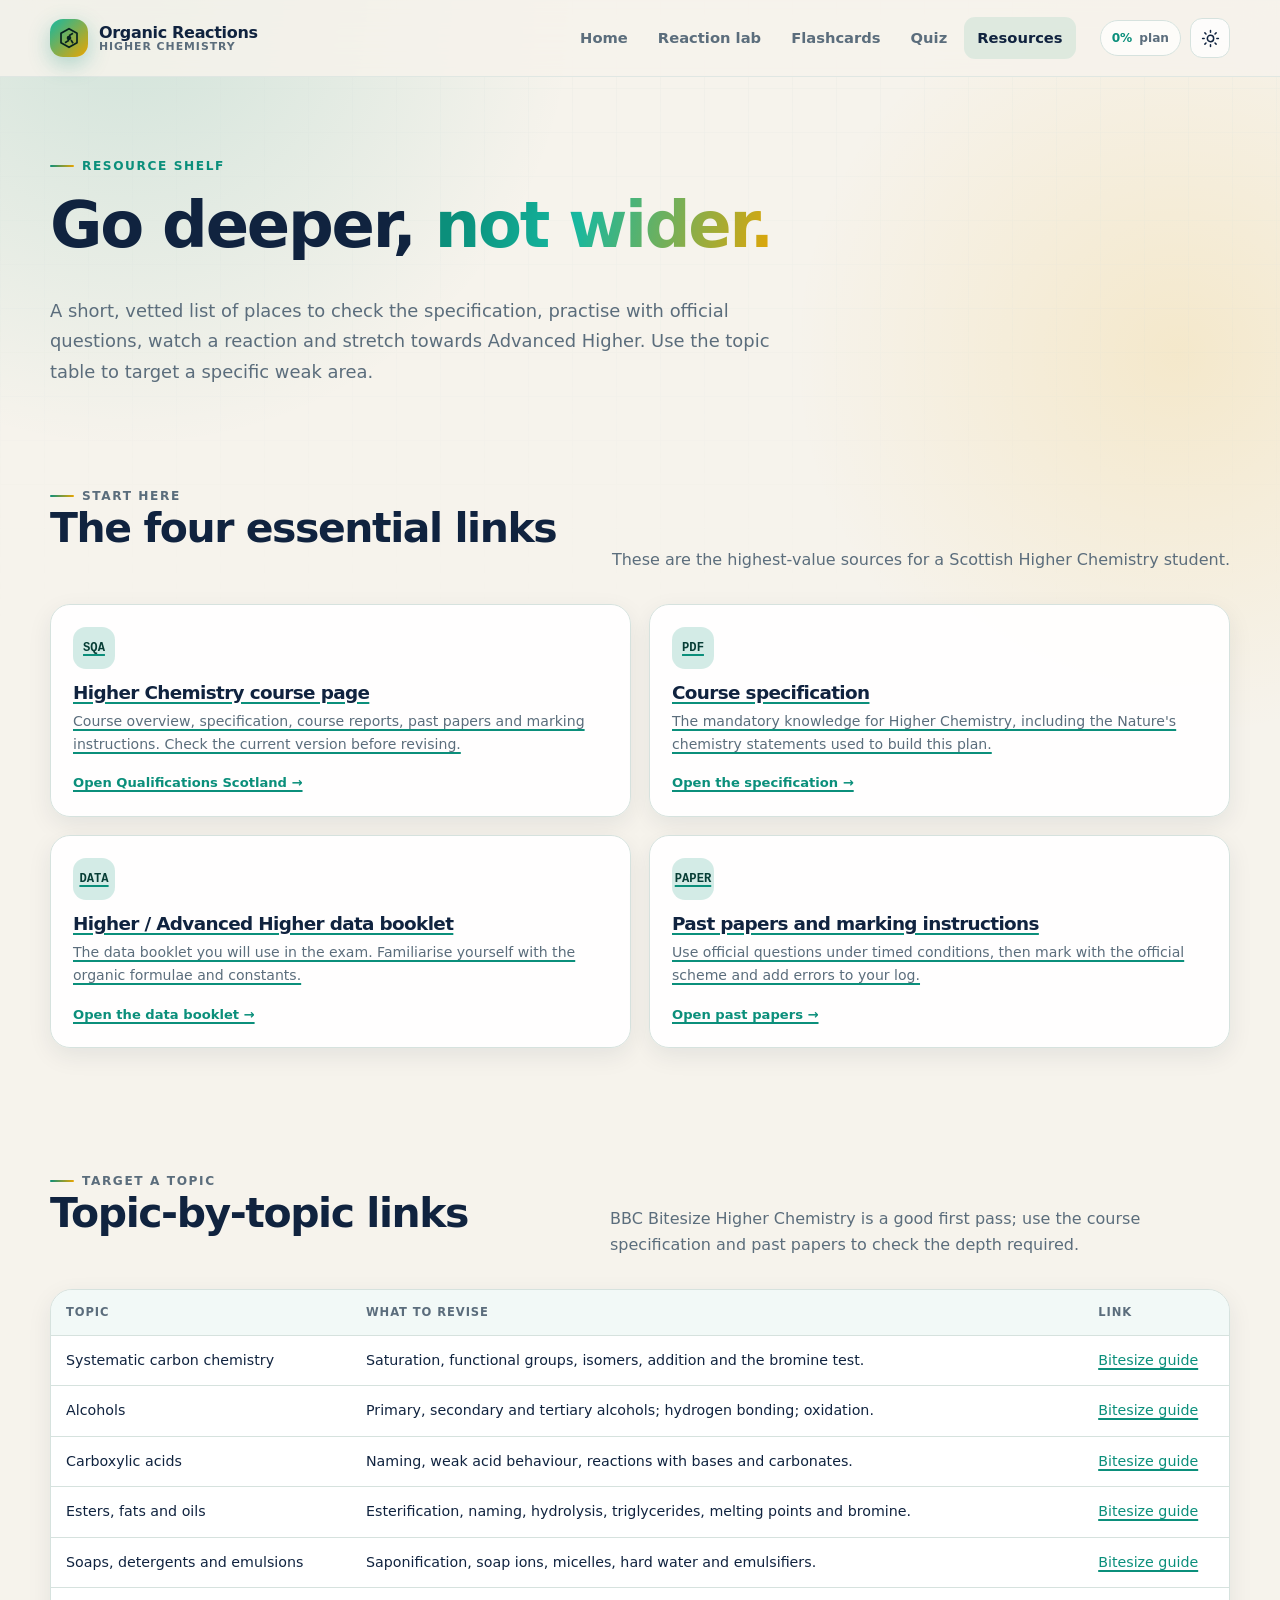
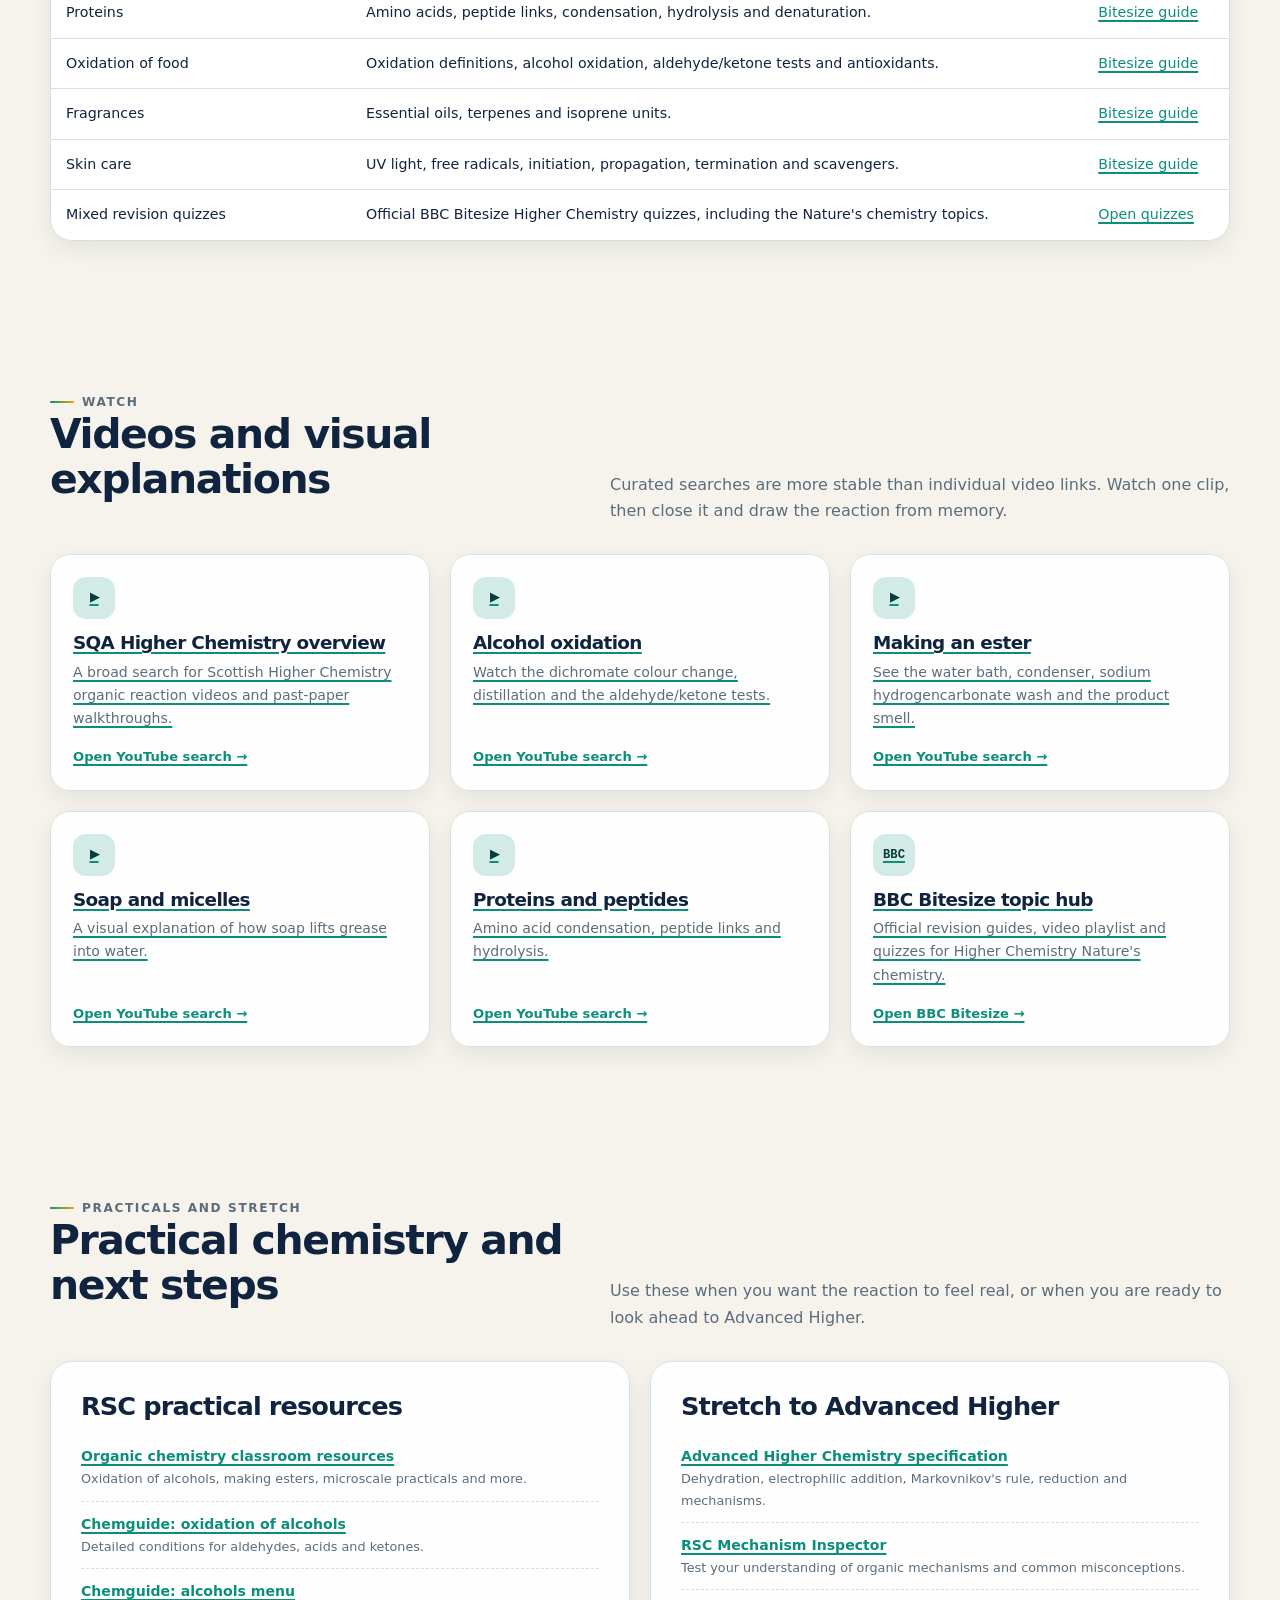
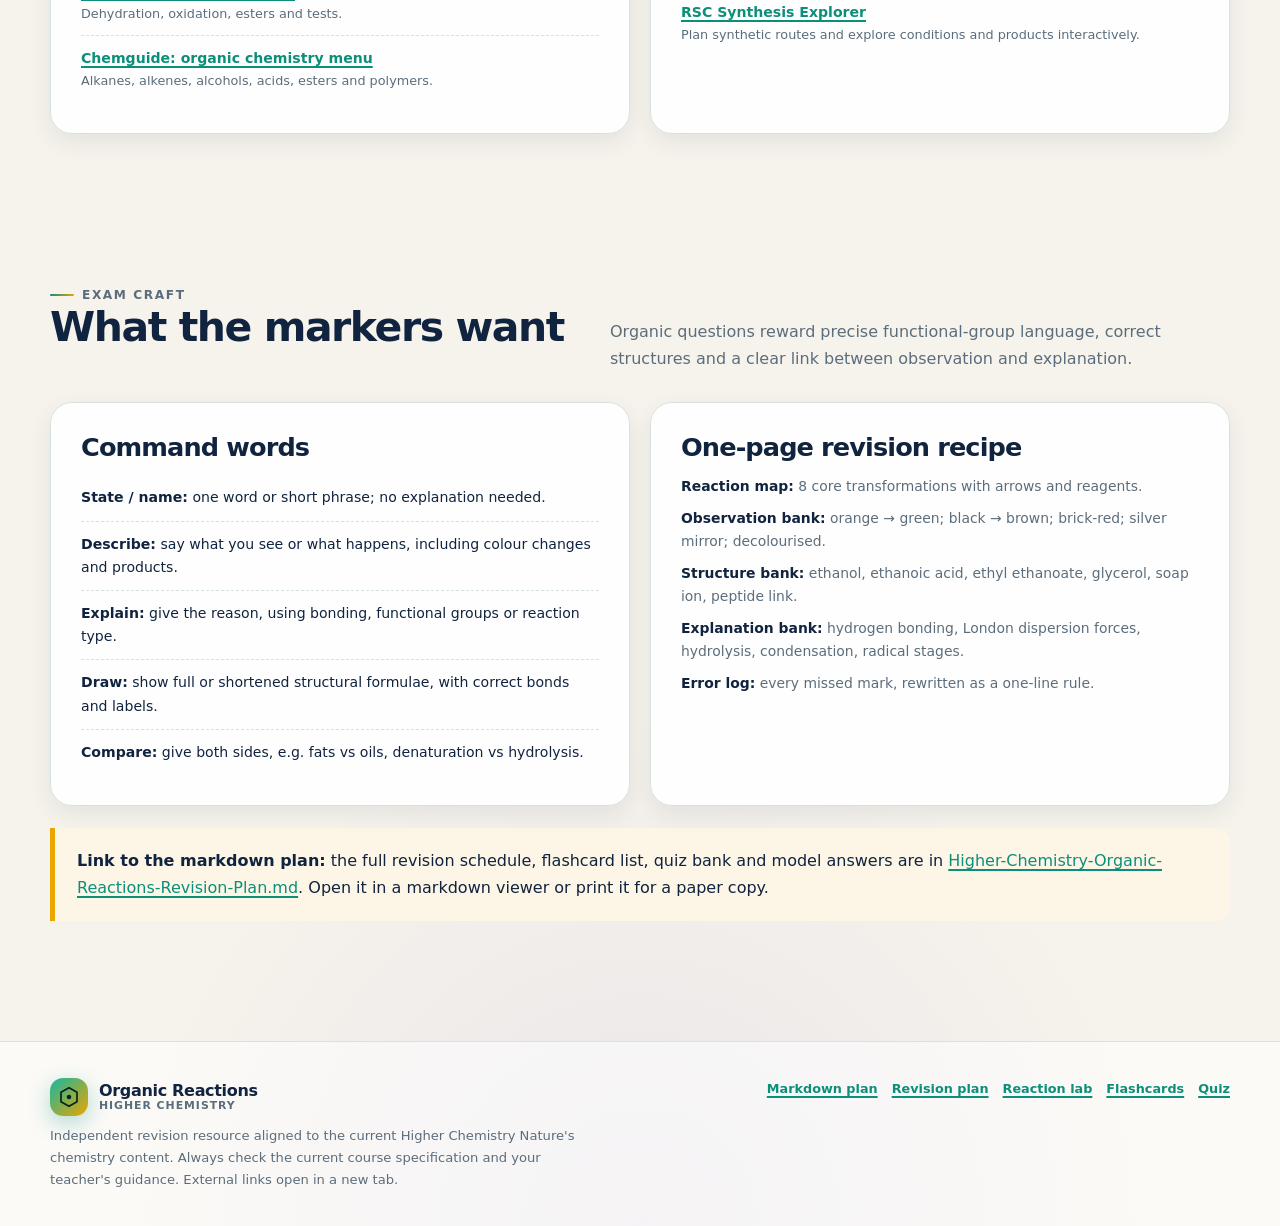
==== resources.html @ bfe53d15 "Organic reactions revision site (1)" ====
<!DOCTYPE html>
<html lang="en-GB" data-theme="light">
<head>
  <meta charset="utf-8" />
  <meta name="viewport" content="width=device-width, initial-scale=1" />
  <meta name="description" content="Further resources for Higher Chemistry organic reactions: SQA specification, data booklet, past papers, BBC Bitesize, RSC practicals, Chemguide and videos." />
  <title>Resources | Higher Chemistry Organic Reactions</title>
  <link rel="stylesheet" href="assets/style.css" />
  <link rel="icon" href="data:image/svg+xml,%3Csvg xmlns='http://www.w3.org/2000/svg' viewBox='0 0 64 64'%3E%3Crect width='64' height='64' rx='18' fill='%230b8f7b'/%3E%3Cpath d='M32 12 49 22v20L32 52 15 42V22z' fill='none' stroke='%23d9fff7' stroke-width='3'/%3E%3Ccircle cx='32' cy='32' r='5' fill='%23ffc857'/%3E%3C/svg%3E" />
</head>
<body data-page="resources">
  <a class="skip-link" href="#main">Skip to content</a>

  <header class="site-header">
    <div class="shell nav">
      <a class="brand" href="index.html" aria-label="Organic Reactions home">
        <span class="brand-mark" aria-hidden="true">
          <svg viewBox="0 0 24 24" fill="none" stroke="currentColor" stroke-width="1.7" stroke-linejoin="round">
            <path d="M12 2.7 20 7.3v9.4L12 21.3 4 16.7V7.3L12 2.7Z" />
            <circle cx="12" cy="12" r="2.3" fill="currentColor" stroke="none" />
            <path d="m12 9.7 4-2.4M12 14.3l-4 2.4M14 14l2 3.2" />
          </svg>
        </span>
        <span class="brand-text">Organic Reactions<small>Higher Chemistry</small></span>
      </a>

      <button class="menu-toggle" id="menuToggle" type="button" aria-label="Toggle menu" aria-expanded="false" aria-controls="navLinks">
        <svg viewBox="0 0 24 24" fill="none" stroke="currentColor" stroke-width="2" stroke-linecap="round"><path d="M4 7h16M4 12h16M4 17h16" /></svg>
      </button>

      <nav class="nav-links" id="navLinks" aria-label="Main navigation">
        <a href="index.html" data-nav="home">Home</a>
        <a href="reactions.html" data-nav="reactions">Reaction lab</a>
        <a href="flashcards.html" data-nav="flashcards">Flashcards</a>
        <a href="quiz.html" data-nav="quiz">Quiz</a>
        <a href="resources.html" data-nav="resources" class="active" aria-current="page">Resources</a>
      </nav>

      <div class="nav-actions">
        <span class="progress-pill" title="Revision plan progress"><b id="navProgress">0%</b> plan</span>
        <button class="icon-button" id="themeToggle" type="button" aria-label="Switch to dark theme">
          <svg class="sun-icon" viewBox="0 0 24 24" fill="none" stroke="currentColor" stroke-width="1.9" stroke-linecap="round"><circle cx="12" cy="12" r="4" /><path d="M12 2v2M12 20v2M4.9 4.9l1.4 1.4M17.7 17.7l1.4 1.4M2 12h2M20 12h2M4.9 19.1l1.4-1.4M17.7 6.3l1.4-1.4" /></svg>
          <svg class="moon-icon" viewBox="0 0 24 24" fill="none" stroke="currentColor" stroke-width="1.9" stroke-linejoin="round"><path d="M20.4 14.7A8.5 8.5 0 0 1 9.3 3.6 8.5 8.5 0 1 0 20.4 14.7Z" /></svg>
        </button>
      </div>
    </div>
  </header>

  <main id="main">
    <section class="shell page-hero">
      <p class="eyebrow">Resource shelf</p>
      <h1>Go deeper, <span class="grad">not wider.</span></h1>
      <p class="lede">A short, vetted list of places to check the specification, practise with official questions, watch a reaction and stretch towards Advanced Higher. Use the topic table to target a specific weak area.</p>
    </section>

    <section class="shell section-tight" aria-labelledby="start-title">
      <div class="section-head">
        <div>
          <p class="eyebrow">Start here</p>
          <h2 id="start-title">The four essential links</h2>
        </div>
        <p>These are the highest-value sources for a Scottish Higher Chemistry student.</p>
      </div>
      <div class="resource-grid">
        <a class="resource-card" href="https://www.sqa.org.uk/sqa/47913.html" target="_blank" rel="noopener noreferrer">
          <div class="resource-icon">SQA</div>
          <h3>Higher Chemistry course page</h3>
          <p class="small">Course overview, specification, course reports, past papers and marking instructions. Check the current version before revising.</p>
          <span class="resource-link">Open Qualifications Scotland →</span>
        </a>
        <a class="resource-card" href="https://www.sqa.org.uk/sqa/files_ccc/h-course-spec-chemistry.pdf" target="_blank" rel="noopener noreferrer">
          <div class="resource-icon">PDF</div>
          <h3>Course specification</h3>
          <p class="small">The mandatory knowledge for Higher Chemistry, including the Nature's chemistry statements used to build this plan.</p>
          <span class="resource-link">Open the specification →</span>
        </a>
        <a class="resource-card" href="https://www.sqa.org.uk/files_ccc/h-ah-chemistry-data-booklet.pdf" target="_blank" rel="noopener noreferrer">
          <div class="resource-icon">DATA</div>
          <h3>Higher / Advanced Higher data booklet</h3>
          <p class="small">The data booklet you will use in the exam. Familiarise yourself with the organic formulae and constants.</p>
          <span class="resource-link">Open the data booklet →</span>
        </a>
        <a class="resource-card" href="https://www.sqa.org.uk/pastpapers/findpastpaper.htm?subject=chemistry" target="_blank" rel="noopener noreferrer">
          <div class="resource-icon">PAPER</div>
          <h3>Past papers and marking instructions</h3>
          <p class="small">Use official questions under timed conditions, then mark with the official scheme and add errors to your log.</p>
          <span class="resource-link">Open past papers →</span>
        </a>
      </div>
    </section>

    <section class="shell section" aria-labelledby="topics-title">
      <div class="section-head">
        <div>
          <p class="eyebrow">Target a topic</p>
          <h2 id="topics-title">Topic-by-topic links</h2>
        </div>
        <p>BBC Bitesize Higher Chemistry is a good first pass; use the course specification and past papers to check the depth required.</p>
      </div>

      <div class="table-wrap">
        <table>
          <thead>
            <tr><th>Topic</th><th>What to revise</th><th>Link</th></tr>
          </thead>
          <tbody>
            <tr>
              <td>Systematic carbon chemistry</td>
              <td>Saturation, functional groups, isomers, addition and the bromine test.</td>
              <td><a href="https://www.bbc.co.uk/bitesize/guides/zbqtbdm/revision/1" target="_blank" rel="noopener noreferrer">Bitesize guide</a></td>
            </tr>
            <tr>
              <td>Alcohols</td>
              <td>Primary, secondary and tertiary alcohols; hydrogen bonding; oxidation.</td>
              <td><a href="https://www.bbc.co.uk/bitesize/guides/zdsgjhv/revision/1" target="_blank" rel="noopener noreferrer">Bitesize guide</a></td>
            </tr>
            <tr>
              <td>Carboxylic acids</td>
              <td>Naming, weak acid behaviour, reactions with bases and carbonates.</td>
              <td><a href="https://www.bbc.co.uk/bitesize/guides/zmmncqt/revision/1" target="_blank" rel="noopener noreferrer">Bitesize guide</a></td>
            </tr>
            <tr>
              <td>Esters, fats and oils</td>
              <td>Esterification, naming, hydrolysis, triglycerides, melting points and bromine.</td>
              <td><a href="https://www.bbc.co.uk/bitesize/guides/zp8wwmn/revision/1" target="_blank" rel="noopener noreferrer">Bitesize guide</a></td>
            </tr>
            <tr>
              <td>Soaps, detergents and emulsions</td>
              <td>Saponification, soap ions, micelles, hard water and emulsifiers.</td>
              <td><a href="https://www.bbc.co.uk/bitesize/guides/zg6hhyc/revision/1" target="_blank" rel="noopener noreferrer">Bitesize guide</a></td>
            </tr>
            <tr>
              <td>Proteins</td>
              <td>Amino acids, peptide links, condensation, hydrolysis and denaturation.</td>
              <td><a href="https://www.bbc.co.uk/bitesize/guides/zswqq6f/revision/1" target="_blank" rel="noopener noreferrer">Bitesize guide</a></td>
            </tr>
            <tr>
              <td>Oxidation of food</td>
              <td>Oxidation definitions, alcohol oxidation, aldehyde/ketone tests and antioxidants.</td>
              <td><a href="https://www.bbc.co.uk/bitesize/guides/zyq22hv/revision/1" target="_blank" rel="noopener noreferrer">Bitesize guide</a></td>
            </tr>
            <tr>
              <td>Fragrances</td>
              <td>Essential oils, terpenes and isoprene units.</td>
              <td><a href="https://www.bbc.co.uk/bitesize/guides/zchnn39/revision/1" target="_blank" rel="noopener noreferrer">Bitesize guide</a></td>
            </tr>
            <tr>
              <td>Skin care</td>
              <td>UV light, free radicals, initiation, propagation, termination and scavengers.</td>
              <td><a href="https://www.bbc.co.uk/bitesize/guides/zbwtbdm/revision/1" target="_blank" rel="noopener noreferrer">Bitesize guide</a></td>
            </tr>
            <tr>
              <td>Mixed revision quizzes</td>
              <td>Official BBC Bitesize Higher Chemistry quizzes, including the Nature's chemistry topics.</td>
              <td><a href="https://www.bbc.co.uk/bitesize/topics/z2pbh4j" target="_blank" rel="noopener noreferrer">Open quizzes</a></td>
            </tr>
          </tbody>
        </table>
      </div>
    </section>

    <section class="shell section" aria-labelledby="watch-title">
      <div class="section-head">
        <div>
          <p class="eyebrow">Watch</p>
          <h2 id="watch-title">Videos and visual explanations</h2>
        </div>
        <p>Curated searches are more stable than individual video links. Watch one clip, then close it and draw the reaction from memory.</p>
      </div>
      <div class="grid-3">
        <a class="resource-card" href="https://www.youtube.com/results?search_query=SQA+Higher+Chemistry+organic+reactions" target="_blank" rel="noopener noreferrer">
          <div class="resource-icon">▶</div>
          <h3>SQA Higher Chemistry overview</h3>
          <p class="small">A broad search for Scottish Higher Chemistry organic reaction videos and past-paper walkthroughs.</p>
          <span class="resource-link">Open YouTube search →</span>
        </a>
        <a class="resource-card" href="https://www.youtube.com/results?search_query=oxidation+of+alcohols+acidified+dichromate" target="_blank" rel="noopener noreferrer">
          <div class="resource-icon">▶</div>
          <h3>Alcohol oxidation</h3>
          <p class="small">Watch the dichromate colour change, distillation and the aldehyde/ketone tests.</p>
          <span class="resource-link">Open YouTube search →</span>
        </a>
        <a class="resource-card" href="https://www.youtube.com/results?search_query=esterification+lab+ethyl+ethanoate" target="_blank" rel="noopener noreferrer">
          <div class="resource-icon">▶</div>
          <h3>Making an ester</h3>
          <p class="small">See the water bath, condenser, sodium hydrogencarbonate wash and the product smell.</p>
          <span class="resource-link">Open YouTube search →</span>
        </a>
        <a class="resource-card" href="https://www.youtube.com/results?search_query=soap+micelle+hydrophobic+hydrophilic" target="_blank" rel="noopener noreferrer">
          <div class="resource-icon">▶</div>
          <h3>Soap and micelles</h3>
          <p class="small">A visual explanation of how soap lifts grease into water.</p>
          <span class="resource-link">Open YouTube search →</span>
        </a>
        <a class="resource-card" href="https://www.youtube.com/results?search_query=protein+condensation+hydrolysis+peptide+bond" target="_blank" rel="noopener noreferrer">
          <div class="resource-icon">▶</div>
          <h3>Proteins and peptides</h3>
          <p class="small">Amino acid condensation, peptide links and hydrolysis.</p>
          <span class="resource-link">Open YouTube search →</span>
        </a>
        <a class="resource-card" href="https://www.bbc.co.uk/bitesize/topics/zybg87h" target="_blank" rel="noopener noreferrer">
          <div class="resource-icon">BBC</div>
          <h3>BBC Bitesize topic hub</h3>
          <p class="small">Official revision guides, video playlist and quizzes for Higher Chemistry Nature's chemistry.</p>
          <span class="resource-link">Open BBC Bitesize →</span>
        </a>
      </div>
    </section>

    <section class="shell section" aria-labelledby="practice-title">
      <div class="section-head">
        <div>
          <p class="eyebrow">Practicals and stretch</p>
          <h2 id="practice-title">Practical chemistry and next steps</h2>
        </div>
        <p>Use these when you want the reaction to feel real, or when you are ready to look ahead to Advanced Higher.</p>
      </div>
      <div class="grid-2">
        <article class="card card-pad">
          <h3>RSC practical resources</h3>
          <ul class="resource-list">
            <li><a href="https://edu.rsc.org/teacher-pd/in-person/organic-chemistry/classroom-resources" target="_blank" rel="noopener noreferrer">Organic chemistry classroom resources</a><span>Oxidation of alcohols, making esters, microscale practicals and more.</span></li>
            <li><a href="https://www.chemguide.co.uk/organicprops/alcohols/oxidation.html" target="_blank" rel="noopener noreferrer">Chemguide: oxidation of alcohols</a><span>Detailed conditions for aldehydes, acids and ketones.</span></li>
            <li><a href="https://www.chemguide.co.uk/organicprops/alcoholmenu.html" target="_blank" rel="noopener noreferrer">Chemguide: alcohols menu</a><span>Dehydration, oxidation, esters and tests.</span></li>
            <li><a href="https://www.chemguide.co.uk/14to16/organicmenu.html" target="_blank" rel="noopener noreferrer">Chemguide: organic chemistry menu</a><span>Alkanes, alkenes, alcohols, acids, esters and polymers.</span></li>
          </ul>
        </article>

        <article class="card card-pad">
          <h3>Stretch to Advanced Higher</h3>
          <ul class="resource-list">
            <li><a href="https://www.sqa.org.uk/sqa/files_ccc/ah-course-spec-chemistry.pdf" target="_blank" rel="noopener noreferrer">Advanced Higher Chemistry specification</a><span>Dehydration, electrophilic addition, Markovnikov's rule, reduction and mechanisms.</span></li>
            <li><a href="https://edu.rsc.org/resources/investigate-organic-reaction-mechanisms/383.article" target="_blank" rel="noopener noreferrer">RSC Mechanism Inspector</a><span>Test your understanding of organic mechanisms and common misconceptions.</span></li>
            <li><a href="https://edu.rsc.org/resources/synthesis-explorer/3.article" target="_blank" rel="noopener noreferrer">RSC Synthesis Explorer</a><span>Plan synthetic routes and explore conditions and products interactively.</span></li>
          </ul>
        </article>
      </div>
    </section>

    <section class="shell section" aria-labelledby="exam-title">
      <div class="section-head">
        <div>
          <p class="eyebrow">Exam craft</p>
          <h2 id="exam-title">What the markers want</h2>
        </div>
        <p>Organic questions reward precise functional-group language, correct structures and a clear link between observation and explanation.</p>
      </div>

      <div class="grid-2">
        <article class="card card-pad">
          <h3>Command words</h3>
          <ul class="resource-list">
            <li><b>State / name:</b> one word or short phrase; no explanation needed.</li>
            <li><b>Describe:</b> say what you see or what happens, including colour changes and products.</li>
            <li><b>Explain:</b> give the reason, using bonding, functional groups or reaction type.</li>
            <li><b>Draw:</b> show full or shortened structural formulae, with correct bonds and labels.</li>
            <li><b>Compare:</b> give both sides, e.g. fats vs oils, denaturation vs hydrolysis.</li>
          </ul>
        </article>

        <article class="card card-pad">
          <h3>One-page revision recipe</h3>
          <ul class="checklist">
            <li class="check-row"><span><b>Reaction map:</b> 8 core transformations with arrows and reagents.</span></li>
            <li class="check-row"><span><b>Observation bank:</b> orange → green; black → brown; brick-red; silver mirror; decolourised.</span></li>
            <li class="check-row"><span><b>Structure bank:</b> ethanol, ethanoic acid, ethyl ethanoate, glycerol, soap ion, peptide link.</span></li>
            <li class="check-row"><span><b>Explanation bank:</b> hydrogen bonding, London dispersion forces, hydrolysis, condensation, radical stages.</span></li>
            <li class="check-row"><span><b>Error log:</b> every missed mark, rewritten as a one-line rule.</span></li>
          </ul>
        </article>
      </div>

      <div class="callout amber" style="margin-top: 22px">
        <p><b>Link to the markdown plan:</b> the full revision schedule, flashcard list, quiz bank and model answers are in <a href="Higher-Chemistry-Organic-Reactions-Revision-Plan.md">Higher-Chemistry-Organic-Reactions-Revision-Plan.md</a>. Open it in a markdown viewer or print it for a paper copy.</p>
      </div>
    </section>
  </main>

  <footer class="site-footer">
    <div class="shell footer-grid">
      <div>
        <a class="brand" href="index.html">
          <span class="brand-mark" aria-hidden="true">
            <svg viewBox="0 0 24 24" fill="none" stroke="currentColor" stroke-width="1.7" stroke-linejoin="round">
              <path d="M12 2.7 20 7.3v9.4L12 21.3 4 16.7V7.3L12 2.7Z" />
              <circle cx="12" cy="12" r="2.3" fill="currentColor" stroke="none" />
            </svg>
          </span>
          <span class="brand-text">Organic Reactions<small>Higher Chemistry</small></span>
        </a>
        <p>Independent revision resource aligned to the current Higher Chemistry Nature's chemistry content. Always check the current course specification and your teacher's guidance. External links open in a new tab.</p>
      </div>
      <div class="footer-links">
        <a href="Higher-Chemistry-Organic-Reactions-Revision-Plan.md">Markdown plan</a>
        <a href="index.html#plan">Revision plan</a>
        <a href="reactions.html">Reaction lab</a>
        <a href="flashcards.html">Flashcards</a>
        <a href="quiz.html">Quiz</a>
      </div>
    </div>
  </footer>

  <script src="assets/data.js" defer></script>
  <script src="assets/app.js" defer></script>
</body>
</html>
---- assets/style.css ----
:root {
  --bg: #f6f3ec;
  --bg-2: #eaf4f0;
  --surface: #ffffff;
  --surface-2: #eef7f4;
  --surface-3: #f9fbfa;
  --ink: #10233f;
  --muted: #5b6d7c;
  --line: #d6e2de;
  --line-strong: #b9cec7;
  --teal: #0b8f7b;
  --teal-2: #16b8a0;
  --teal-ink: #073e36;
  --coral: #e85d4f;
  --amber: #eaa500;
  --violet: #6d5bd0;
  --blue: #2b6cb0;
  --shadow: 0 20px 55px rgba(16, 35, 63, 0.12);
  --shadow-sm: 0 8px 24px rgba(16, 35, 63, 0.08);
  --radius: 22px;
  --radius-sm: 14px;
  --nav-bg: rgba(246, 243, 236, 0.86);
  --code-bg: #0e2236;
  --code-ink: #d9fff7;
  --focus: #ffb703;
  --mono: "Cascadia Code", "SFMono-Regular", "Consolas", "Liberation Mono", monospace;
  --sans: "Aptos", "Segoe UI", system-ui, -apple-system, BlinkMacSystemFont, sans-serif;
}

[data-theme="dark"] {
  --bg: #071523;
  --bg-2: #0a2033;
  --surface: #0c2235;
  --surface-2: #112c42;
  --surface-3: #0e263a;
  --ink: #eef8f5;
  --muted: #a7bdc9;
  --line: #1f4057;
  --line-strong: #2c5874;
  --teal: #3ddac1;
  --teal-2: #83f4df;
  --teal-ink: #05221d;
  --coral: #ff8a7c;
  --amber: #ffc857;
  --violet: #b9aaff;
  --blue: #8cc7ff;
  --shadow: 0 22px 65px rgba(0, 0, 0, 0.38);
  --shadow-sm: 0 10px 28px rgba(0, 0, 0, 0.28);
  --nav-bg: rgba(7, 21, 35, 0.88);
  --code-bg: #04101b;
  --code-ink: #c0fff3;
}

* {
  box-sizing: border-box;
}

html {
  scroll-behavior: smooth;
  scroll-padding-top: 95px;
}

body {
  margin: 0;
  min-height: 100vh;
  color: var(--ink);
  background:
    radial-gradient(circle at 10% 0%, color-mix(in srgb, var(--teal) 16%, transparent), transparent 28rem),
    radial-gradient(circle at 92% 8%, color-mix(in srgb, var(--amber) 14%, transparent), transparent 24rem),
    radial-gradient(circle at 50% 100%, color-mix(in srgb, var(--violet) 9%, transparent), transparent 32rem),
    var(--bg);
  font-family: var(--sans);
  font-size: 16px;
  line-height: 1.65;
  text-rendering: optimizeLegibility;
}

body::before {
  content: "";
  position: fixed;
  inset: 0;
  z-index: -1;
  pointer-events: none;
  opacity: 0.38;
  background-image: linear-gradient(color-mix(in srgb, var(--line) 45%, transparent) 1px, transparent 1px),
    linear-gradient(90deg, color-mix(in srgb, var(--line) 45%, transparent) 1px, transparent 1px);
  background-size: 44px 44px;
  mask-image: linear-gradient(to bottom, black, transparent 70%);
}

a {
  color: var(--teal);
  text-decoration-thickness: 2px;
  text-underline-offset: 3px;
}

a:hover {
  color: var(--coral);
}

img,
svg {
  display: block;
  max-width: 100%;
}

button,
input,
select,
textarea {
  font: inherit;
}

button {
  color: inherit;
}

:focus-visible {
  outline: 3px solid var(--focus);
  outline-offset: 3px;
}

::selection {
  color: #06231f;
  background: var(--teal-2);
}

.shell {
  width: min(1180px, calc(100% - 32px));
  margin-inline: auto;
}

.sr-only {
  position: absolute;
  width: 1px;
  height: 1px;
  padding: 0;
  margin: -1px;
  overflow: hidden;
  clip: rect(0, 0, 0, 0);
  white-space: nowrap;
  border: 0;
}

.skip-link {
  position: fixed;
  top: 12px;
  left: 12px;
  z-index: 999;
  padding: 10px 16px;
  border-radius: 10px;
  background: var(--ink);
  color: var(--bg);
  transform: translateY(-150%);
  transition: transform 160ms ease;
}

.skip-link:focus {
  transform: translateY(0);
}

/* Header and navigation */

.site-header {
  position: sticky;
  top: 0;
  z-index: 100;
  border-bottom: 1px solid color-mix(in srgb, var(--line) 70%, transparent);
  background: var(--nav-bg);
  backdrop-filter: blur(18px);
}

.nav {
  display: flex;
  align-items: center;
  gap: 24px;
  min-height: 76px;
}

.brand {
  display: inline-flex;
  align-items: center;
  gap: 11px;
  color: var(--ink);
  text-decoration: none;
  font-weight: 800;
  letter-spacing: -0.02em;
  white-space: nowrap;
}

.brand-mark {
  display: grid;
  place-items: center;
  width: 38px;
  height: 38px;
  border-radius: 13px;
  color: #06231f;
  background: linear-gradient(135deg, var(--teal-2), var(--amber));
  box-shadow: 0 7px 22px color-mix(in srgb, var(--teal) 30%, transparent);
}

.brand-mark svg {
  width: 24px;
  height: 24px;
}

.brand-text {
  display: flex;
  flex-direction: column;
  line-height: 1.08;
}

.brand-text small {
  color: var(--muted);
  font-size: 0.68rem;
  font-weight: 700;
  letter-spacing: 0.09em;
  text-transform: uppercase;
}

.nav-links {
  display: flex;
  align-items: center;
  gap: 4px;
  margin-left: auto;
}

.nav-links a {
  padding: 9px 13px;
  border-radius: 11px;
  color: var(--muted);
  font-size: 0.92rem;
  font-weight: 700;
  text-decoration: none;
  transition: color 160ms ease, background 160ms ease;
}

.nav-links a:hover,
.nav-links a.active {
  color: var(--ink);
  background: color-mix(in srgb, var(--teal) 10%, transparent);
}

.nav-actions {
  display: flex;
  align-items: center;
  gap: 9px;
}

.progress-pill {
  display: inline-flex;
  align-items: center;
  gap: 7px;
  padding: 7px 11px;
  border: 1px solid var(--line);
  border-radius: 999px;
  color: var(--muted);
  background: color-mix(in srgb, var(--surface) 72%, transparent);
  font-size: 0.76rem;
  font-weight: 800;
  white-space: nowrap;
}

.progress-pill b {
  color: var(--teal);
}

.icon-button,
.menu-toggle {
  display: grid;
  place-items: center;
  width: 40px;
  height: 40px;
  padding: 0;
  border: 1px solid var(--line);
  border-radius: 12px;
  background: color-mix(in srgb, var(--surface) 75%, transparent);
  cursor: pointer;
  transition: transform 160ms ease, border-color 160ms ease, background 160ms ease;
}

.icon-button:hover,
.menu-toggle:hover {
  transform: translateY(-1px);
  border-color: var(--line-strong);
  background: var(--surface);
}

.icon-button svg,
.menu-toggle svg {
  width: 19px;
  height: 19px;
}

.menu-toggle {
  display: none;
  margin-left: auto;
}

[data-theme="dark"] .sun-icon,
[data-theme="light"] .moon-icon {
  display: none;
}

[data-theme="dark"] .moon-icon,
[data-theme="light"] .sun-icon {
  display: block;
}

/* Typography and utilities */

.eyebrow {
  display: inline-flex;
  align-items: center;
  gap: 8px;
  margin: 0 0 14px;
  color: var(--teal);
  font-size: 0.76rem;
  font-weight: 900;
  letter-spacing: 0.13em;
  text-transform: uppercase;
}

.eyebrow::before {
  content: "";
  width: 24px;
  height: 2px;
  border-radius: 99px;
  background: linear-gradient(90deg, var(--teal), var(--amber));
}

h1,
h2,
h3,
h4 {
  margin: 0 0 0.55em;
  color: var(--ink);
  line-height: 1.1;
  letter-spacing: -0.035em;
}

h1 {
  font-size: clamp(2.55rem, 6vw, 5.1rem);
  font-weight: 900;
}

h2 {
  font-size: clamp(1.75rem, 3.2vw, 2.75rem);
  font-weight: 850;
}

h3 {
  font-size: clamp(1.25rem, 2vw, 1.65rem);
  font-weight: 820;
}

h4 {
  font-size: 1.02rem;
  font-weight: 800;
}

p {
  margin: 0 0 1rem;
}

.lede {
  color: var(--muted);
  font-size: clamp(1.03rem, 1.4vw, 1.18rem);
  line-height: 1.7;
}

.muted {
  color: var(--muted);
}

.small {
  font-size: 0.86rem;
}

.grad {
  color: transparent;
  background: linear-gradient(105deg, var(--teal) 8%, var(--teal-2) 42%, var(--amber) 102%);
  -webkit-background-clip: text;
  background-clip: text;
}

.section {
  padding: 72px 0;
}

.section-tight {
  padding: 44px 0;
}

.section-head {
  display: flex;
  align-items: end;
  justify-content: space-between;
  gap: 24px;
  margin-bottom: 30px;
}

.section-head p {
  max-width: 620px;
  margin: 0;
  color: var(--muted);
}

.stack > * + * {
  margin-top: 1rem;
}

.grid-2 {
  display: grid;
  grid-template-columns: repeat(2, minmax(0, 1fr));
  gap: 20px;
}

.grid-3 {
  display: grid;
  grid-template-columns: repeat(3, minmax(0, 1fr));
  gap: 20px;
}

.grid-4 {
  display: grid;
  grid-template-columns: repeat(4, minmax(0, 1fr));
  gap: 16px;
}

.card {
  border: 1px solid var(--line);
  border-radius: var(--radius);
  background: color-mix(in srgb, var(--surface) 92%, transparent);
  box-shadow: var(--shadow-sm);
}

.card-pad {
  padding: clamp(20px, 3vw, 30px);
}

.card h3:last-child,
.card p:last-child {
  margin-bottom: 0;
}

.callout {
  padding: 20px 22px;
  border-left: 5px solid var(--teal);
  border-radius: 0 var(--radius-sm) var(--radius-sm) 0;
  background: color-mix(in srgb, var(--teal) 8%, var(--surface));
}

.callout.warn {
  border-left-color: var(--coral);
  background: color-mix(in srgb, var(--coral) 9%, var(--surface));
}

.callout.amber {
  border-left-color: var(--amber);
  background: color-mix(in srgb, var(--amber) 10%, var(--surface));
}

.callout p:last-child {
  margin-bottom: 0;
}

/* Hero */

.hero {
  position: relative;
  display: grid;
  grid-template-columns: 1.08fr 0.92fr;
  align-items: center;
  gap: clamp(34px, 6vw, 72px);
  padding: clamp(54px, 8vw, 96px) 0 clamp(38px, 6vw, 70px);
}

.hero-copy p {
  max-width: 650px;
}

.hero-copy .lede {
  margin-top: 1.2rem;
}

.hero-actions {
  display: flex;
  flex-wrap: wrap;
  gap: 12px;
  margin-top: 26px;
}

.btn {
  display: inline-flex;
  align-items: center;
  justify-content: center;
  gap: 9px;
  min-height: 46px;
  padding: 11px 18px;
  border: 1px solid transparent;
  border-radius: 12px;
  color: #06231f;
  background: linear-gradient(135deg, var(--teal-2), var(--teal));
  box-shadow: 0 12px 26px color-mix(in srgb, var(--teal) 24%, transparent);
  font-size: 0.92rem;
  font-weight: 850;
  text-decoration: none;
  cursor: pointer;
  transition: transform 160ms ease, box-shadow 160ms ease, background 160ms ease;
}

.btn:hover {
  color: #06231f;
  transform: translateY(-2px);
  box-shadow: 0 16px 34px color-mix(in srgb, var(--teal) 30%, transparent);
}

.btn.secondary {
  color: var(--ink);
  border-color: var(--line-strong);
  background: color-mix(in srgb, var(--surface) 75%, transparent);
  box-shadow: none;
}

.btn.secondary:hover {
  background: var(--surface);
  box-shadow: var(--shadow-sm);
}

.btn.small {
  min-height: 38px;
  padding: 8px 13px;
  border-radius: 10px;
  font-size: 0.82rem;
}

.btn.ghost {
  min-height: 38px;
  padding: 8px 12px;
  color: var(--teal);
  border-color: color-mix(in srgb, var(--teal) 30%, transparent);
  background: transparent;
  box-shadow: none;
}

.btn:disabled {
  opacity: 0.55;
  cursor: not-allowed;
  transform: none;
}

.hero-badges {
  display: flex;
  flex-wrap: wrap;
  gap: 8px;
  margin-top: 24px;
}

.pill {
  display: inline-flex;
  align-items: center;
  gap: 6px;
  padding: 6px 10px;
  border: 1px solid var(--line);
  border-radius: 999px;
  color: var(--muted);
  background: color-mix(in srgb, var(--surface) 62%, transparent);
  font-size: 0.74rem;
  font-weight: 800;
}

.pill b {
  color: var(--ink);
}

.hero-visual {
  position: relative;
  min-height: 420px;
  border: 1px solid var(--line);
  border-radius: 34px;
  background:
    radial-gradient(circle at 52% 45%, color-mix(in srgb, var(--teal) 22%, transparent), transparent 42%),
    linear-gradient(145deg, color-mix(in srgb, var(--surface) 94%, transparent), color-mix(in srgb, var(--surface-2) 80%, transparent));
  box-shadow: var(--shadow);
  overflow: hidden;
}

.hero-visual::before {
  content: "";
  position: absolute;
  inset: 18px;
  border: 1px dashed color-mix(in srgb, var(--line-strong) 60%, transparent);
  border-radius: 24px;
}

.hero-visual svg {
  position: relative;
  z-index: 1;
  width: 100%;
  height: 100%;
  min-height: 420px;
}

.orbit-ring {
  transform-origin: 260px 210px;
  animation: orbit 24s linear infinite;
}

.orbit-ring.reverse {
  animation-direction: reverse;
  animation-duration: 18s;
}

.orbit-node {
  animation: float 5s ease-in-out infinite;
}

.orbit-node.delay-1 {
  animation-delay: -1.5s;
}

.orbit-node.delay-2 {
  animation-delay: -3s;
}

.orbit-node.delay-3 {
  animation-delay: -4.5s;
}

@keyframes orbit {
  to {
    transform: rotate(360deg);
  }
}

@keyframes float {
  0%,
  100% {
    transform: translateY(0);
  }
  50% {
    transform: translateY(-6px);
  }
}

/* Stats */

.stat-grid {
  display: grid;
  grid-template-columns: repeat(4, minmax(0, 1fr));
  gap: 12px;
}

.stat {
  padding: 18px 16px;
  border: 1px solid var(--line);
  border-radius: 18px;
  background: color-mix(in srgb, var(--surface) 80%, transparent);
}

.stat strong {
  display: block;
  color: var(--teal);
  font-size: clamp(1.5rem, 2.5vw, 2.2rem);
  line-height: 1;
  letter-spacing: -0.05em;
}

.stat span {
  display: block;
  margin-top: 5px;
  color: var(--muted);
  font-size: 0.78rem;
  font-weight: 750;
}

/* Reaction map */

.map-wrap {
  padding: 18px;
  border: 1px solid var(--line);
  border-radius: var(--radius);
  background:
    radial-gradient(circle at 50% 50%, color-mix(in srgb, var(--teal) 8%, transparent), transparent 60%),
    var(--surface);
  box-shadow: var(--shadow-sm);
  overflow: hidden;
}

.map-wrap svg {
  width: 100%;
  height: auto;
}

.map-legend {
  display: flex;
  flex-wrap: wrap;
  gap: 15px;
  margin-top: 15px;
  color: var(--muted);
  font-size: 0.8rem;
  font-weight: 700;
}

.map-legend span {
  display: inline-flex;
  align-items: center;
  gap: 7px;
}

.legend-dot {
  width: 9px;
  height: 9px;
  border-radius: 50%;
  background: var(--teal);
}

.legend-dot.amber {
  background: var(--amber);
}

.legend-dot.coral {
  background: var(--coral);
}

.legend-dot.violet {
  background: var(--violet);
}

/* Week cards */

.week-grid {
  display: grid;
  grid-template-columns: repeat(2, minmax(0, 1fr));
  gap: 18px;
}

.week-card {
  position: relative;
  padding: 22px;
  border: 1px solid var(--line);
  border-radius: 20px;
  background: color-mix(in srgb, var(--surface) 92%, transparent);
  box-shadow: var(--shadow-sm);
}

.week-card::before {
  content: attr(data-week);
  position: absolute;
  top: 17px;
  right: 20px;
  color: color-mix(in srgb, var(--teal) 36%, transparent);
  font-family: var(--mono);
  font-size: 2.7rem;
  font-weight: 800;
  line-height: 1;
}

.week-card h3 {
  max-width: 80%;
  margin-bottom: 6px;
  font-size: 1.2rem;
}

.week-card > p {
  max-width: 88%;
  color: var(--muted);
  font-size: 0.9rem;
}

.week-focus {
  display: inline-flex;
  flex-wrap: wrap;
  gap: 6px;
  margin: 4px 0 12px;
}

.tag {
  display: inline-flex;
  align-items: center;
  padding: 4px 8px;
  border-radius: 999px;
  color: var(--teal-ink);
  background: color-mix(in srgb, var(--teal) 18%, transparent);
  font-size: 0.68rem;
  font-weight: 900;
  letter-spacing: 0.03em;
  text-transform: uppercase;
}

.tag.amber {
  color: color-mix(in srgb, var(--amber) 70%, var(--ink));
  background: color-mix(in srgb, var(--amber) 18%, transparent);
}

.tag.coral {
  color: var(--coral);
  background: color-mix(in srgb, var(--coral) 13%, transparent);
}

.tag.violet {
  color: var(--violet);
  background: color-mix(in srgb, var(--violet) 13%, transparent);
}

details.sessions {
  margin-top: 12px;
  border-top: 1px solid var(--line);
  padding-top: 12px;
}

details.sessions summary,
details.exam-tip summary,
details.answer summary {
  display: flex;
  align-items: center;
  gap: 8px;
  color: var(--teal);
  font-size: 0.84rem;
  font-weight: 850;
  cursor: pointer;
  list-style: none;
}

details.sessions summary::-webkit-details-marker,
details.exam-tip summary::-webkit-details-marker,
details.answer summary::-webkit-details-marker {
  display: none;
}

details.sessions summary::after,
details.exam-tip summary::after,
details.answer summary::after {
  content: "+";
  margin-left: auto;
  font-family: var(--mono);
  font-size: 1rem;
}

details[open].sessions summary::after,
details[open].exam-tip summary::after,
details[open].answer summary::after {
  content: "–";
}

.session-list {
  display: grid;
  gap: 8px;
  margin: 12px 0 0;
  padding: 0;
  list-style: none;
}

.session-list li {
  display: flex;
  align-items: flex-start;
  gap: 9px;
  color: var(--muted);
  font-size: 0.86rem;
  line-height: 1.45;
}

.session-list input[type="checkbox"],
.check-row input[type="checkbox"] {
  flex: 0 0 auto;
  width: 17px;
  height: 17px;
  margin-top: 2px;
  accent-color: var(--teal);
  cursor: pointer;
}

.session-list label {
  display: flex;
  gap: 9px;
  cursor: pointer;
}

.session-list input:checked + span,
.check-row input:checked + span {
  color: var(--muted);
  text-decoration: line-through;
  text-decoration-thickness: 1px;
}

.progress-card {
  display: grid;
  grid-template-columns: auto 1fr auto;
  align-items: center;
  gap: 18px;
  padding: 18px 22px;
  border: 1px solid var(--line);
  border-radius: 18px;
  background: color-mix(in srgb, var(--surface) 84%, transparent);
}

.progress-ring {
  position: relative;
  display: grid;
  place-items: center;
  width: 64px;
  height: 64px;
}

.progress-ring svg {
  position: absolute;
  inset: 0;
  width: 100%;
  height: 100%;
  transform: rotate(-90deg);
}

.progress-ring circle {
  fill: none;
  stroke-width: 7;
}

.progress-ring .track {
  stroke: var(--line);
}

.progress-ring .fill {
  stroke: var(--teal);
  stroke-linecap: round;
  stroke-dasharray: 157;
  stroke-dashoffset: 157;
  transition: stroke-dashoffset 400ms ease;
}

.progress-ring strong {
  position: relative;
  z-index: 1;
  color: var(--teal);
  font-size: 0.82rem;
  font-weight: 900;
}

.progress-track {
  height: 9px;
  border-radius: 999px;
  background: var(--line);
  overflow: hidden;
}

.progress-fill {
  width: 0;
  height: 100%;
  border-radius: inherit;
  background: linear-gradient(90deg, var(--teal), var(--teal-2), var(--amber));
  transition: width 350ms ease;
}

.progress-copy strong {
  display: block;
  font-size: 0.92rem;
}

.progress-copy span {
  display: block;
  color: var(--muted);
  font-size: 0.78rem;
}

/* Tables */

.table-wrap {
  border: 1px solid var(--line);
  border-radius: var(--radius);
  background: var(--surface);
  box-shadow: var(--shadow-sm);
  overflow-x: auto;
}

table {
  width: 100%;
  border-collapse: collapse;
  font-size: 0.89rem;
}

th,
td {
  padding: 13px 15px;
  border-bottom: 1px solid var(--line);
  text-align: left;
  vertical-align: top;
}

th {
  color: var(--muted);
  background: color-mix(in srgb, var(--surface-2) 75%, transparent);
  font-size: 0.72rem;
  font-weight: 900;
  letter-spacing: 0.08em;
  text-transform: uppercase;
}

tr:last-child td {
  border-bottom: 0;
}

td code,
p code,
li code {
  padding: 2px 5px;
  border-radius: 6px;
  color: var(--teal-ink);
  background: color-mix(in srgb, var(--teal) 12%, transparent);
  font-family: var(--mono);
  font-size: 0.88em;
}

[data-theme="dark"] td code,
[data-theme="dark"] p code,
[data-theme="dark"] li code {
  color: var(--teal-2);
}

/* Reaction lab */

.page-hero {
  padding: clamp(42px, 6vw, 72px) 0 32px;
}

.page-hero h1 {
  max-width: 980px;
  font-size: clamp(2.3rem, 5vw, 4.3rem);
}

.page-hero .lede {
  max-width: 760px;
}

.filter-bar {
  display: flex;
  flex-wrap: wrap;
  gap: 8px;
  margin: 26px 0 28px;
}

.filter-chip {
  padding: 8px 13px;
  border: 1px solid var(--line);
  border-radius: 999px;
  color: var(--muted);
  background: color-mix(in srgb, var(--surface) 72%, transparent);
  font-size: 0.78rem;
  font-weight: 850;
  cursor: pointer;
  transition: all 160ms ease;
}

.filter-chip:hover,
.filter-chip.active {
  color: var(--teal-ink);
  border-color: color-mix(in srgb, var(--teal) 50%, transparent);
  background: color-mix(in srgb, var(--teal) 18%, transparent);
}

[data-theme="dark"] .filter-chip:hover,
[data-theme="dark"] .filter-chip.active {
  color: var(--teal-2);
}

.reaction-grid {
  display: grid;
  gap: 24px;
}

.reaction-card {
  scroll-margin-top: 100px;
  border: 1px solid var(--line);
  border-radius: 26px;
  background: color-mix(in srgb, var(--surface) 94%, transparent);
  box-shadow: var(--shadow-sm);
  overflow: hidden;
  transition: transform 200ms ease, box-shadow 200ms ease;
}

.reaction-card:hover {
  transform: translateY(-2px);
  box-shadow: var(--shadow);
}

.reaction-card.is-hidden {
  display: none;
}

.reaction-card[data-category="oxidation"] {
  border-top: 5px solid var(--amber);
}

.reaction-card[data-category="esters"] {
  border-top: 5px solid var(--teal);
}

.reaction-card[data-category="hydrolysis"] {
  border-top: 5px solid var(--blue);
}

.reaction-card[data-category="unsaturation"] {
  border-top: 5px solid var(--coral);
}

.reaction-card[data-category="proteins"] {
  border-top: 5px solid var(--violet);
}

.reaction-card[data-category="radicals"] {
  border-top: 5px solid var(--teal-2);
}

.reaction-card[data-category="acidbase"] {
  border-top: 5px solid var(--amber);
}

.reaction-card[data-category="extension"] {
  border-top: 5px solid var(--line-strong);
}

.reaction-head {
  padding: clamp(20px, 3vw, 30px) clamp(20px, 3vw, 32px) 0;
}

.reaction-head h2 {
  margin: 12px 0 8px;
  font-size: clamp(1.45rem, 2.5vw, 2.05rem);
}

.reaction-head .lede {
  max-width: 780px;
  margin-bottom: 0;
  font-size: 0.98rem;
}

.reaction-meta {
  display: flex;
  flex-wrap: wrap;
  align-items: center;
  gap: 8px;
}

.badge {
  display: inline-flex;
  align-items: center;
  gap: 6px;
  padding: 5px 9px;
  border-radius: 999px;
  font-size: 0.68rem;
  font-weight: 900;
  letter-spacing: 0.06em;
  text-transform: uppercase;
}

.badge.core {
  color: var(--teal-ink);
  background: color-mix(in srgb, var(--teal) 20%, transparent);
}

[data-theme="dark"] .badge.core {
  color: var(--teal-2);
}

.badge.extension {
  color: var(--muted);
  background: color-mix(in srgb, var(--line) 48%, transparent);
}

.chip {
  display: inline-flex;
  align-items: center;
  padding: 4px 9px;
  border: 1px solid var(--line);
  border-radius: 999px;
  color: var(--muted);
  font-size: 0.7rem;
  font-weight: 800;
}

.reaction-body {
  display: grid;
  grid-template-columns: minmax(0, 1.08fr) minmax(0, 0.92fr);
  gap: clamp(20px, 3vw, 32px);
  padding: clamp(20px, 3vw, 32px);
}

.svg-wrap {
  display: grid;
  place-items: center;
  min-height: 290px;
  padding: 15px;
  border: 1px solid var(--line);
  border-radius: 19px;
  background:
    radial-gradient(circle at 50% 50%, color-mix(in srgb, var(--teal) 7%, transparent), transparent 65%),
    var(--surface-2);
  overflow: hidden;
}

.svg-wrap svg {
  width: 100%;
  height: auto;
}

.reaction-info {
  display: flex;
  flex-direction: column;
  gap: 13px;
}

.equation {
  padding: 15px 16px;
  border-radius: 14px;
  color: var(--code-ink);
  background: var(--code-bg);
  box-shadow: inset 0 1px 0 rgba(255, 255, 255, 0.08);
  font-family: var(--mono);
  font-size: 0.84rem;
  line-height: 1.7;
  overflow-x: auto;
}

.equation .hl {
  color: var(--amber);
  font-weight: 800;
}

.facts {
  display: grid;
  gap: 9px;
  margin: 0;
}

.facts div {
  display: grid;
  grid-template-columns: 105px 1fr;
  gap: 12px;
  padding-bottom: 9px;
  border-bottom: 1px dashed var(--line);
}

.facts div:last-child {
  padding-bottom: 0;
  border-bottom: 0;
}

.facts dt {
  color: var(--muted);
  font-size: 0.72rem;
  font-weight: 900;
  letter-spacing: 0.06em;
  text-transform: uppercase;
}

.facts dd {
  margin: 0;
  font-size: 0.86rem;
}

.exam-tip {
  padding: 12px 14px;
  border: 1px solid color-mix(in srgb, var(--amber) 40%, transparent);
  border-radius: 13px;
  background: color-mix(in srgb, var(--amber) 8%, transparent);
}

.exam-tip p {
  margin: 8px 0 0;
  color: var(--muted);
  font-size: 0.84rem;
}

.play-btn {
  align-self: flex-start;
}

/* SVG chemical helpers */

.chem-svg {
  color: var(--ink);
}

.chem-svg text {
  font-family: var(--sans);
  fill: var(--ink);
}

.chem-svg .mono {
  font-family: var(--mono);
  font-weight: 700;
}

.chem-svg .label {
  fill: var(--muted);
  font-size: 11px;
  font-weight: 750;
  letter-spacing: 0.03em;
}

.chem-svg .label-strong {
  fill: var(--ink);
  font-size: 12px;
  font-weight: 850;
}

.chem-svg .bond {
  stroke: var(--ink);
  stroke-width: 2;
  stroke-linecap: round;
}

.chem-svg .bond-soft {
  stroke: var(--line-strong);
  stroke-width: 2;
  stroke-linecap: round;
}

.chem-svg .arrow {
  stroke: var(--muted);
  stroke-width: 2;
  fill: none;
  stroke-linecap: round;
}

.chem-svg .arrow-head {
  fill: var(--muted);
}

.chem-svg .box {
  fill: var(--surface);
  stroke: var(--line);
  stroke-width: 1.3;
}

.chem-svg .box-teal {
  fill: color-mix(in srgb, var(--teal) 11%, var(--surface));
  stroke: color-mix(in srgb, var(--teal) 50%, var(--line));
  stroke-width: 1.3;
}

.chem-svg .box-amber {
  fill: color-mix(in srgb, var(--amber) 14%, var(--surface));
  stroke: color-mix(in srgb, var(--amber) 55%, var(--line));
  stroke-width: 1.3;
}

.chem-svg .box-coral {
  fill: color-mix(in srgb, var(--coral) 12%, var(--surface));
  stroke: color-mix(in srgb, var(--coral) 52%, var(--line));
  stroke-width: 1.3;
}

.chem-svg .box-violet {
  fill: color-mix(in srgb, var(--violet) 11%, var(--surface));
  stroke: color-mix(in srgb, var(--violet) 48%, var(--line));
  stroke-width: 1.3;
}

.chem-svg .highlight {
  fill: none;
  stroke: var(--coral);
  stroke-width: 2.2;
  stroke-linecap: round;
  stroke-dasharray: 4 3;
  opacity: 0;
}

.chem-svg .peptide-highlight {
  fill: none;
  stroke: var(--coral);
  stroke-width: 2;
  stroke-dasharray: 4 3;
  opacity: 0.78;
}

.chem-svg .product,
.chem-svg .anim-fade {
  opacity: 1;
}

.chem-svg .anim-rise {
  opacity: 1;
  transform: translateY(0);
}

.chem-svg .anim-pop {
  opacity: 1;
  transform-origin: center;
  transform: scale(1);
}

.chem-svg .bromine-clear,
.chem-svg .test-red,
.chem-svg .silver-mirror {
  opacity: 0;
}

.reaction-card.is-playing .chem-svg .anim-rise {
  animation: riseIn 700ms ease both;
}

.reaction-card.is-playing .chem-svg .anim-pop {
  animation: popIn 650ms ease both;
}

.reaction-card.is-playing .chem-svg .anim-fade {
  animation: fadeIn 720ms ease both;
}

.reaction-card.is-playing .chem-svg .d1 {
  animation-delay: 180ms;
}

.reaction-card.is-playing .chem-svg .d2 {
  animation-delay: 620ms;
}

.reaction-card.is-playing .chem-svg .d3 {
  animation-delay: 1060ms;
}

.reaction-card.is-playing .chem-svg .highlight {
  animation: dashGlow 900ms ease 500ms forwards;
}

.reaction-card.is-playing .chem-svg .bromine-fade {
  animation: fadeOrange 2.2s ease 300ms forwards;
}

.reaction-card.is-playing .chem-svg .bromine-clear {
  opacity: 0;
  animation: fadeIn 900ms ease 1.6s forwards;
}

.reaction-card.is-playing .chem-svg .test-red {
  opacity: 0;
  animation: fadeIn 800ms ease 900ms forwards;
}

.reaction-card.is-playing .chem-svg .silver-mirror {
  opacity: 0;
  animation: fadeIn 800ms ease 900ms forwards;
}

.reaction-card.is-playing .chem-svg .micelle-tail {
  transform-origin: 260px 190px;
  animation: wiggle 1.8s ease-in-out infinite;
}

.reaction-card.is-playing .chem-svg .micelle-head {
  animation: pulse 1.8s ease-in-out infinite;
}

@keyframes riseIn {
  from {
    opacity: 0;
    transform: translateY(8px);
  }
  to {
    opacity: 1;
    transform: translateY(0);
  }
}

@keyframes popIn {
  from {
    opacity: 0;
    transform: scale(0.85);
  }
  to {
    opacity: 1;
    transform: scale(1);
  }
}

@keyframes dashGlow {
  from {
    opacity: 0;
    stroke-dashoffset: 30;
  }
  to {
    opacity: 1;
    stroke-dashoffset: 0;
  }
}

@keyframes fadeOrange {
  to {
    opacity: 0;
  }
}

@keyframes fadeIn {
  from {
    opacity: 0;
  }
  to {
    opacity: 1;
  }
}

@keyframes wiggle {
  0%,
  100% {
    transform: rotate(0deg);
  }
  50% {
    transform: rotate(3deg);
  }
}

@keyframes pulse {
  0%,
  100% {
    opacity: 0.78;
  }
  50% {
    opacity: 1;
  }
}

/* Flashcards */

.flash-toolbar {
  display: flex;
  flex-wrap: wrap;
  align-items: center;
  gap: 10px;
  margin: 22px 0;
}

.flash-toolbar .spacer {
  flex: 1;
}

.flash-stats {
  display: flex;
  flex-wrap: wrap;
  gap: 8px;
}

.flash-stat {
  padding: 7px 11px;
  border: 1px solid var(--line);
  border-radius: 999px;
  color: var(--muted);
  background: color-mix(in srgb, var(--surface) 68%, transparent);
  font-size: 0.76rem;
  font-weight: 800;
}

.flash-stat b {
  color: var(--teal);
}

.flashcard-stage {
  display: grid;
  place-items: center;
  min-height: 390px;
  padding: 10px 0 20px;
}

.flashcard {
  width: min(760px, 100%);
  min-height: 330px;
  perspective: 1300px;
  cursor: pointer;
}

.flashcard-inner {
  position: relative;
  width: 100%;
  min-height: 330px;
  transform-style: preserve-3d;
  transition: transform 500ms cubic-bezier(0.2, 0.8, 0.2, 1);
}

.flashcard.is-flipped .flashcard-inner {
  transform: rotateY(180deg);
}

.flashcard-face {
  position: absolute;
  inset: 0;
  display: flex;
  flex-direction: column;
  justify-content: center;
  padding: clamp(24px, 4vw, 44px);
  border: 1px solid var(--line);
  border-radius: 28px;
  backface-visibility: hidden;
  -webkit-backface-visibility: hidden;
  box-shadow: var(--shadow);
  overflow: auto;
}

.flashcard-front {
  background:
    radial-gradient(circle at 85% 12%, color-mix(in srgb, var(--amber) 20%, transparent), transparent 36%),
    radial-gradient(circle at 12% 90%, color-mix(in srgb, var(--teal) 17%, transparent), transparent 40%),
    var(--surface);
}

.flashcard-back {
  color: var(--code-ink);
  background:
    radial-gradient(circle at 80% 15%, rgba(61, 218, 193, 0.16), transparent 35%),
    linear-gradient(145deg, #0b2234, #06131f);
  transform: rotateY(180deg);
}

.flashcard-back .flash-tag,
.flashcard-back .flash-prompt {
  color: #9bd8ca;
}

.flashcard-back h2 {
  color: #f2fffb;
}

.flashcard-back p {
  color: #d8f5ed;
}

.flash-tag {
  margin-bottom: 14px;
  color: var(--teal);
  font-size: 0.72rem;
  font-weight: 900;
  letter-spacing: 0.12em;
  text-transform: uppercase;
}

.flashcard h2 {
  margin-bottom: 12px;
  font-size: clamp(1.35rem, 3vw, 2.2rem);
  line-height: 1.2;
}

.flash-prompt {
  margin-top: 18px;
  color: var(--muted);
  font-size: 0.78rem;
  font-weight: 750;
}

.flashcard-controls {
  display: flex;
  flex-wrap: wrap;
  justify-content: center;
  gap: 9px;
  margin-top: 8px;
}

.flashcard-controls .btn {
  min-width: 110px;
}

.flash-known {
  border-color: color-mix(in srgb, var(--teal) 45%, transparent) !important;
  color: var(--teal) !important;
  background: color-mix(in srgb, var(--teal) 10%, transparent) !important;
  box-shadow: none !important;
}

.flash-review {
  border-color: color-mix(in srgb, var(--coral) 45%, transparent) !important;
  color: var(--coral) !important;
  background: color-mix(in srgb, var(--coral) 9%, transparent) !important;
  box-shadow: none !important;
}

/* Quiz */

.quiz-layout {
  display: grid;
  gap: 22px;
}

.quiz-scorebar {
  display: flex;
  flex-wrap: wrap;
  align-items: center;
  gap: 14px;
  padding: 16px 18px;
  border: 1px solid var(--line);
  border-radius: 18px;
  background: color-mix(in srgb, var(--surface) 86%, transparent);
}

.quiz-scorebar .score {
  display: inline-flex;
  align-items: baseline;
  gap: 5px;
  color: var(--teal);
  font-weight: 900;
}

.quiz-scorebar .score strong {
  font-size: 1.7rem;
  line-height: 1;
}

.quiz-scorebar .spacer {
  flex: 1;
}

.tabs {
  display: flex;
  flex-wrap: wrap;
  gap: 7px;
  margin: 18px 0;
}

.tab-btn {
  padding: 8px 12px;
  border: 1px solid var(--line);
  border-radius: 10px;
  color: var(--muted);
  background: color-mix(in srgb, var(--surface) 68%, transparent);
  font-size: 0.78rem;
  font-weight: 850;
  cursor: pointer;
}

.tab-btn:hover,
.tab-btn.active {
  color: var(--teal-ink);
  border-color: color-mix(in srgb, var(--teal) 40%, transparent);
  background: color-mix(in srgb, var(--teal) 16%, transparent);
}

[data-theme="dark"] .tab-btn:hover,
[data-theme="dark"] .tab-btn.active {
  color: var(--teal-2);
}

.tab-panel {
  display: none;
}

.tab-panel.active {
  display: block;
}

.question-card {
  padding: clamp(18px, 3vw, 26px);
  border: 1px solid var(--line);
  border-radius: 18px;
  background: color-mix(in srgb, var(--surface) 92%, transparent);
  box-shadow: var(--shadow-sm);
}

.question-card + .question-card {
  margin-top: 14px;
}

.question-top {
  display: flex;
  align-items: flex-start;
  gap: 12px;
  margin-bottom: 14px;
}

.q-num {
  display: grid;
  place-items: center;
  flex: 0 0 auto;
  width: 28px;
  height: 28px;
  border-radius: 9px;
  color: var(--teal-ink);
  background: color-mix(in srgb, var(--teal) 17%, transparent);
  font-family: var(--mono);
  font-size: 0.75rem;
  font-weight: 800;
}

.question-card h3 {
  margin: 0;
  font-size: 1rem;
  line-height: 1.5;
  letter-spacing: -0.01em;
}

.options {
  display: grid;
  gap: 8px;
  margin-top: 8px;
}

.option {
  display: flex;
  align-items: flex-start;
  gap: 10px;
  width: 100%;
  padding: 10px 12px;
  border: 1px solid var(--line);
  border-radius: 11px;
  color: var(--ink);
  background: var(--surface);
  text-align: left;
  font-size: 0.86rem;
  cursor: pointer;
  transition: border-color 140ms ease, background 140ms ease, transform 140ms ease;
}

.option:hover:not(:disabled) {
  border-color: var(--teal);
  background: color-mix(in srgb, var(--teal) 7%, var(--surface));
  transform: translateX(2px);
}

.option .letter {
  display: grid;
  place-items: center;
  flex: 0 0 auto;
  width: 22px;
  height: 22px;
  border-radius: 7px;
  color: var(--muted);
  background: color-mix(in srgb, var(--line) 40%, transparent);
  font-family: var(--mono);
  font-size: 0.68rem;
  font-weight: 800;
}

.option.correct {
  border-color: var(--teal);
  background: color-mix(in srgb, var(--teal) 13%, var(--surface));
}

.option.correct .letter {
  color: var(--teal-ink);
  background: var(--teal-2);
}

.option.wrong {
  border-color: var(--coral);
  background: color-mix(in srgb, var(--coral) 11%, var(--surface));
}

.option.wrong .letter {
  color: #fff;
  background: var(--coral);
}

.feedback {
  display: none;
  margin-top: 11px;
  padding: 10px 12px;
  border-radius: 10px;
  color: var(--muted);
  background: color-mix(in srgb, var(--teal) 8%, transparent);
  font-size: 0.82rem;
}

.feedback.show {
  display: block;
}

.feedback strong {
  color: var(--ink);
}

.tf-row,
.equation-row {
  display: flex;
  flex-wrap: wrap;
  align-items: center;
  gap: 8px;
}

.tf-row .btn,
.equation-row .btn {
  min-width: 82px;
}

.tf-row .btn.selected,
.equation-row .btn.selected {
  color: var(--teal-ink);
  border-color: var(--teal);
  background: color-mix(in srgb, var(--teal) 18%, transparent);
  box-shadow: none;
}

.blank-input,
.match-select,
.eq-select,
textarea {
  width: 100%;
  padding: 10px 12px;
  border: 1px solid var(--line-strong);
  border-radius: 10px;
  color: var(--ink);
  background: var(--surface);
  font-size: 0.88rem;
}

.blank-input {
  max-width: 330px;
}

.blank-input.correct,
.match-select.correct,
.eq-select.correct {
  border-color: var(--teal);
  background: color-mix(in srgb, var(--teal) 9%, var(--surface));
}

.blank-input.wrong,
.match-select.wrong,
.eq-select.wrong {
  border-color: var(--coral);
  background: color-mix(in srgb, var(--coral) 8%, var(--surface));
}

.blank-row {
  display: flex;
  flex-wrap: wrap;
  align-items: center;
  gap: 8px;
}

.blank-row .feedback {
  flex-basis: 100%;
}

.match-list {
  display: grid;
  gap: 9px;
}

.match-row {
  display: grid;
  grid-template-columns: minmax(130px, 0.7fr) minmax(0, 1.3fr);
  align-items: center;
  gap: 12px;
}

.match-term {
  font-size: 0.86rem;
  font-weight: 800;
}

.match-actions {
  display: flex;
  flex-wrap: wrap;
  gap: 8px;
  margin-top: 14px;
}

.exam-answer {
  min-height: 120px;
  resize: vertical;
  margin-top: 10px;
}

.model-answer {
  display: none;
  margin-top: 12px;
  padding: 14px;
  border-left: 4px solid var(--amber);
  border-radius: 0 11px 11px 0;
  background: color-mix(in srgb, var(--amber) 9%, transparent);
  font-size: 0.86rem;
}

.model-answer.show {
  display: block;
}

/* Resource page */

.resource-grid {
  display: grid;
  grid-template-columns: repeat(2, minmax(0, 1fr));
  gap: 18px;
}

.resource-card {
  display: flex;
  flex-direction: column;
  padding: 22px;
  border: 1px solid var(--line);
  border-radius: 20px;
  background: color-mix(in srgb, var(--surface) 92%, transparent);
  box-shadow: var(--shadow-sm);
  transition: transform 180ms ease, box-shadow 180ms ease;
}

.resource-card:hover {
  transform: translateY(-3px);
  box-shadow: var(--shadow);
}

.resource-card h3 {
  font-size: 1.15rem;
  margin-bottom: 7px;
}

.resource-card p {
  color: var(--muted);
  font-size: 0.88rem;
}

.resource-card .resource-link {
  margin-top: auto;
  font-size: 0.82rem;
  font-weight: 850;
}

.resource-icon {
  display: grid;
  place-items: center;
  width: 42px;
  height: 42px;
  margin-bottom: 14px;
  border-radius: 13px;
  color: var(--teal-ink);
  background: color-mix(in srgb, var(--teal) 18%, transparent);
  font-family: var(--mono);
  font-size: 0.76rem;
  font-weight: 900;
}

.resource-list {
  margin: 0;
  padding: 0;
  list-style: none;
}

.resource-list li {
  padding: 11px 0;
  border-bottom: 1px dashed var(--line);
  font-size: 0.88rem;
}

.resource-list li:last-child {
  border-bottom: 0;
}

.resource-list a {
  font-weight: 800;
}

.resource-list span {
  display: block;
  color: var(--muted);
  font-size: 0.8rem;
}

.checklist {
  display: grid;
  gap: 9px;
  margin: 0;
  padding: 0;
  list-style: none;
}

.check-row {
  display: flex;
  align-items: flex-start;
  gap: 9px;
  color: var(--muted);
  font-size: 0.87rem;
}

.check-row span b {
  color: var(--ink);
}

/* Footer */

.site-footer {
  margin-top: 48px;
  padding: 36px 0;
  border-top: 1px solid var(--line);
  background: color-mix(in srgb, var(--surface) 55%, transparent);
}

.footer-grid {
  display: flex;
  flex-wrap: wrap;
  align-items: flex-start;
  justify-content: space-between;
  gap: 24px;
}

.footer-grid p {
  max-width: 540px;
  margin: 8px 0 0;
  color: var(--muted);
  font-size: 0.82rem;
}

.footer-links {
  display: flex;
  flex-wrap: wrap;
  gap: 14px;
  font-size: 0.8rem;
  font-weight: 750;
}

/* Motion preferences */

@media (prefers-reduced-motion: reduce) {
  *,
  *::before,
  *::after {
    scroll-behavior: auto !important;
    animation-duration: 0.001ms !important;
    animation-iteration-count: 1 !important;
    transition-duration: 0.001ms !important;
  }
}

/* Responsive */

@media (max-width: 980px) {
  .hero {
    grid-template-columns: 1fr;
  }

  .hero-visual {
    min-height: 360px;
  }

  .hero-visual svg {
    min-height: 360px;
  }

  .grid-4 {
    grid-template-columns: repeat(2, minmax(0, 1fr));
  }

  .reaction-body {
    grid-template-columns: 1fr;
  }

  .week-grid {
    grid-template-columns: 1fr;
  }
}

@media (max-width: 860px) {
  .nav {
    flex-wrap: wrap;
    gap: 10px;
    padding: 11px 0;
  }

  .menu-toggle {
    display: grid;
  }

  .nav-links {
    display: none;
    order: 4;
    width: 100%;
    flex-direction: column;
    align-items: stretch;
    gap: 3px;
    padding: 8px 0 3px;
  }

  .nav-links.open {
    display: flex;
  }

  .nav-links a {
    padding: 10px 12px;
  }

  .nav-actions {
    margin-left: auto;
  }

  .progress-pill {
    display: none;
  }

  .grid-2,
  .grid-3,
  .resource-grid {
    grid-template-columns: 1fr;
  }

  .section-head {
    align-items: flex-start;
    flex-direction: column;
  }

  .stat-grid {
    grid-template-columns: repeat(2, minmax(0, 1fr));
  }

  .progress-card {
    grid-template-columns: auto 1fr;
  }

  .progress-card .btn {
    grid-column: 1 / -1;
    justify-self: start;
  }
}

@media (max-width: 620px) {
  body {
    font-size: 15px;
  }

  .shell {
    width: min(100% - 22px, 1180px);
  }

  .brand-text small {
    display: none;
  }

  .brand {
    font-size: 0.92rem;
  }

  .hero {
    padding-top: 38px;
  }

  .hero-actions .btn {
    width: 100%;
  }

  .hero-visual,
  .hero-visual svg {
    min-height: 300px;
  }

  .section {
    padding: 48px 0;
  }

  .facts div {
    grid-template-columns: 1fr;
    gap: 2px;
  }

  .match-row {
    grid-template-columns: 1fr;
    gap: 5px;
  }

  .flashcard,
  .flashcard-inner {
    min-height: 370px;
  }

  .flashcard-controls .btn {
    flex: 1 1 calc(50% - 9px);
    min-width: 0;
  }

  .quiz-scorebar .spacer {
    display: none;
  }

  .tabs {
    overflow-x: auto;
    flex-wrap: nowrap;
    padding-bottom: 4px;
  }

  .tab-btn {
    white-space: nowrap;
  }
}

/* Print */

@media print {
  body {
    background: #fff;
    color: #000;
  }

  body::before,
  .site-header,
  .site-footer,
  .hero-visual,
  .filter-bar,
  .flashcard-controls,
  .quiz-scorebar,
  .btn {
    display: none !important;
  }

  .shell {
    width: 100%;
  }

  .reaction-card,
  .card,
  .question-card {
    box-shadow: none;
    break-inside: avoid;
  }

  .reaction-body {
    grid-template-columns: 1fr;
  }

  .tab-panel {
    display: block !important;
  }
}
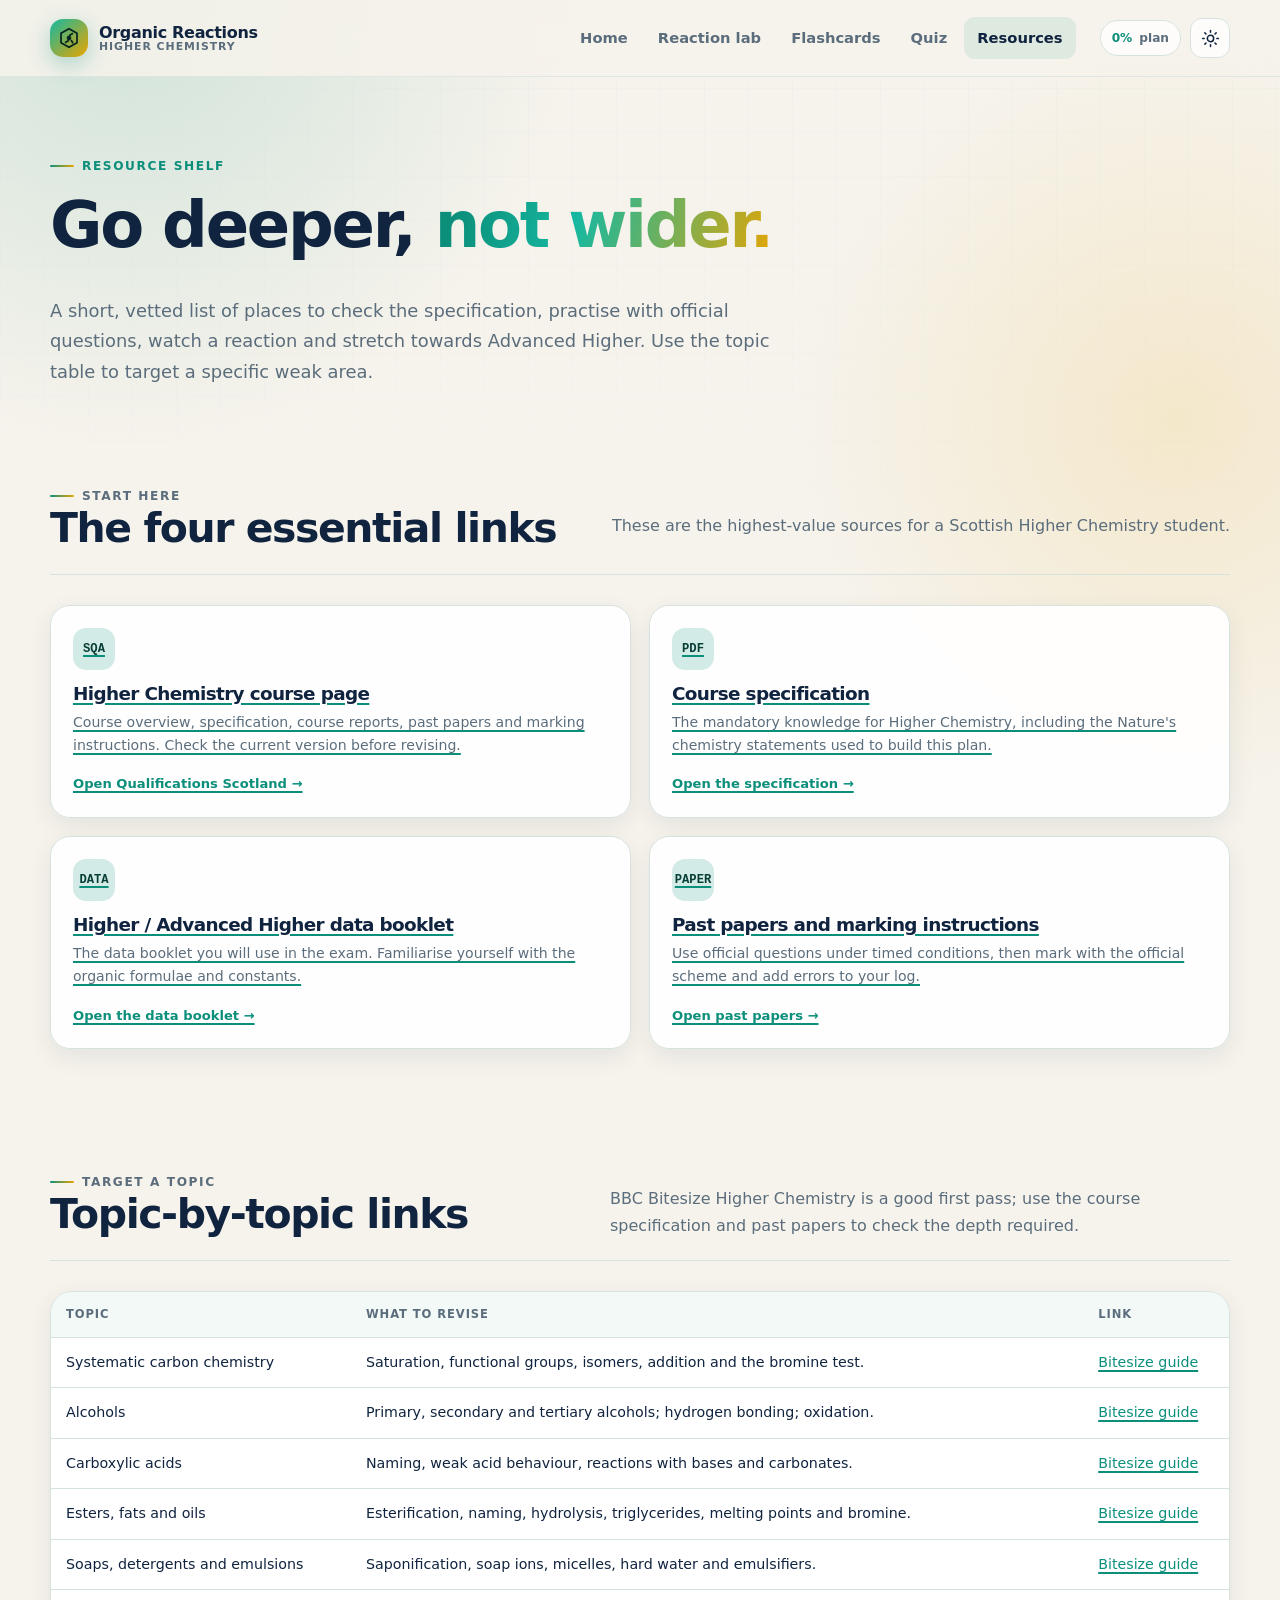
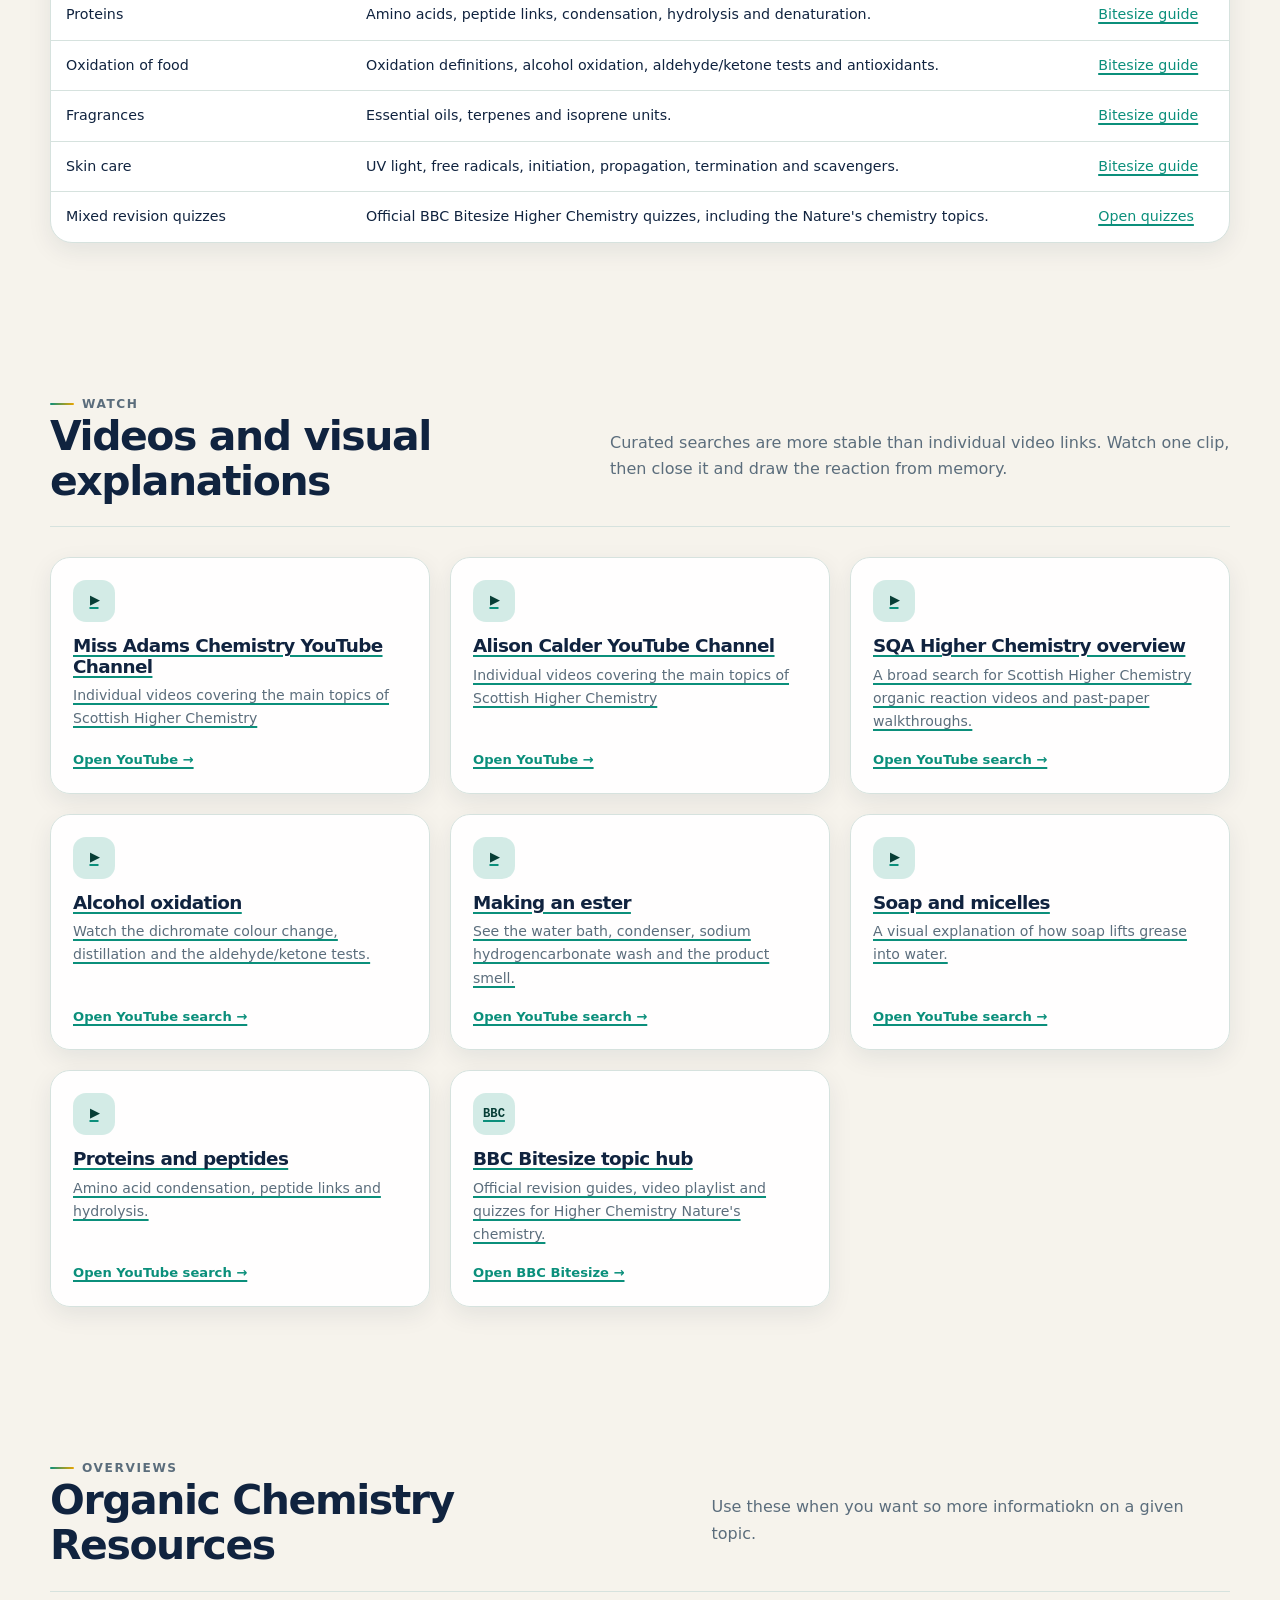
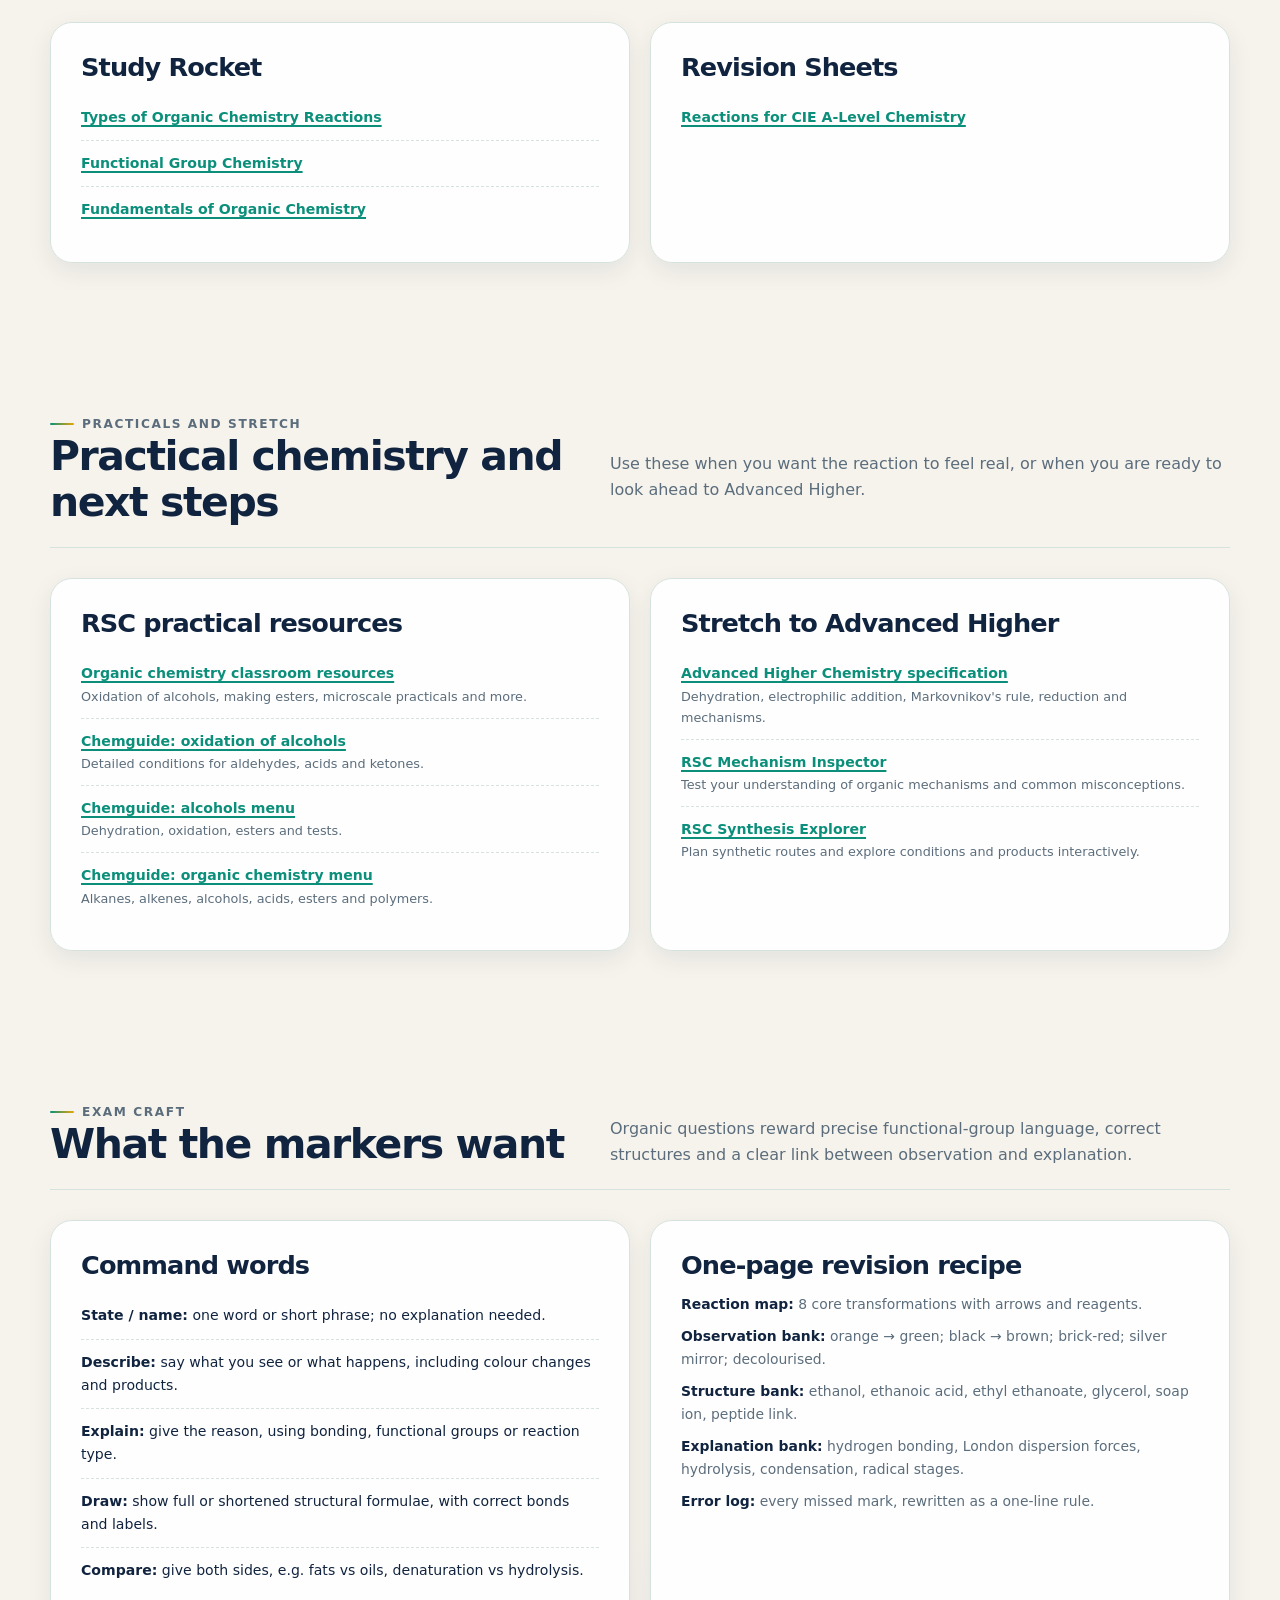
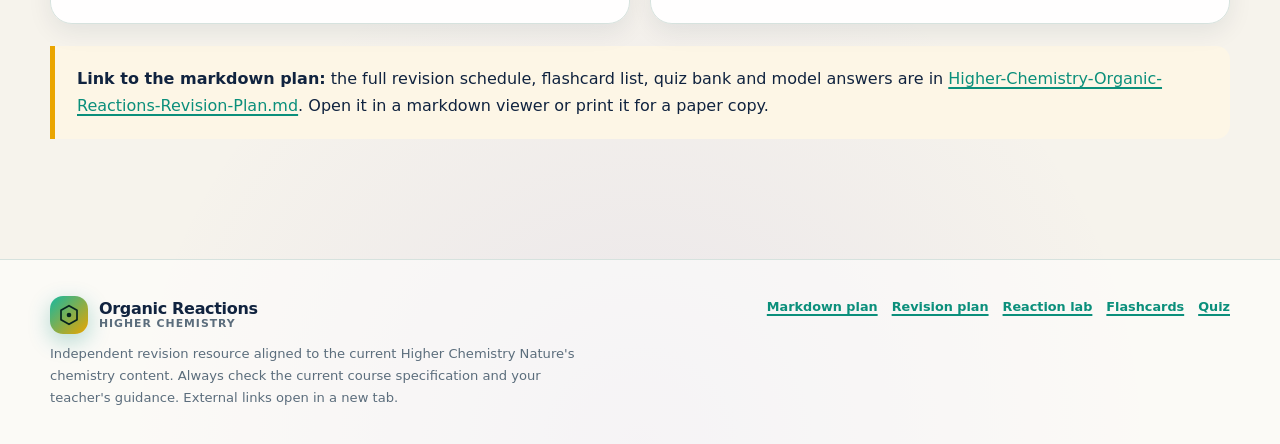
==== commit cbe62774: "Added items to resources.html" ====
--- a/resources.html
+++ b/resources.html
@@ -168,6 +168,18 @@
         <p>Curated searches are more stable than individual video links. Watch one clip, then close it and draw the reaction from memory.</p>
       </div>
       <div class="grid-3">
+          <a class="resource-card" href="https://www.youtube.com/@MissAdamsChemistry" target="_blank" rel="noopener noreferrer">
+            <div class="resource-icon">▶</div>
+            <h3>Miss Adams Chemistry YouTube Channel</h3>
+            <p class="small">Individual videos covering the main topics of Scottish Higher Chemistry</p>
+            <span class="resource-link">Open YouTube →</span>
+          </a>
+          <a class="resource-card" href="https://www.youtube.com/@alisoncalder9979" target="_blank" rel="noopener noreferrer">
+            <div class="resource-icon">▶</div>
+            <h3>Alison Calder YouTube Channel</h3>
+            <p class="small">Individual videos covering the main topics of Scottish Higher Chemistry</p>
+            <span class="resource-link">Open YouTube →</span>
+          </a>
         <a class="resource-card" href="https://www.youtube.com/results?search_query=SQA+Higher+Chemistry+organic+reactions" target="_blank" rel="noopener noreferrer">
           <div class="resource-icon">▶</div>
           <h3>SQA Higher Chemistry overview</h3>
@@ -204,6 +216,35 @@
           <p class="small">Official revision guides, video playlist and quizzes for Higher Chemistry Nature's chemistry.</p>
           <span class="resource-link">Open BBC Bitesize →</span>
         </a>
+      </div>
+    </section>
+
+    <section class="shell section" aria-labelledby="misc-title">
+      <div class="section-head">
+        <div>
+          <p class="eyebrow">Overviews</p>
+          <h2 id="misc-title">Organic Chemistry Resources</h2>
+        </div>
+        <p>Use these when you want so more informatiokn on a given topic.</p>
+      </div>
+      <div class="grid-2">
+        <article class="card card-pad">
+          <h3>Study Rocket</h3>
+          <ul class="resource-list">
+            <li><a href="https://studyrocket.co.uk/revision/ib-chemistry-higher-level/organic-chemistry/types-of-organic-reactions" target="_blank" rel="noopener noreferrer">Types of Organic Chemistry Reactions</a></li>
+            <li><a href="https://studyrocket.co.uk/revision/ib-chemistry-higher-level/organic-chemistry/functional-group-chemistry">Functional Group Chemistry</a></li>
+            <li><a href="https://studyrocket.co.uk/revision/ib-chemistry-higher-level/organic-chemistry/fundamentals-of-organic-chemistry" target="_blank" rel="noopener noreferrer">Fundamentals of Organic Chemistry</a></li>
+
+          </ul>
+        </article>
+
+        <article class="card card-pad">
+          <h3>Revision Sheets</h3>
+          <ul class="resource-list">
+            <li><a href="https://www.chemistrystudent.com/Revisionsheets/ReactionsCIE.pdf" target="_blank" rel="noopener noreferrer">Reactions for CIE A-Level Chemistry</a></li>
+
+          </ul>
+        </article>
       </div>
     </section>
 
--- a/assets/style.css
+++ b/assets/style.css
@@ -394,10 +394,11 @@
 
 .section-head {
   display: flex;
-  align-items: end;
+  align-items: center;
   justify-content: space-between;
   gap: 24px;
   margin-bottom: 30px;
+  border-bottom: 1px solid var(--line);
 }
 
 .section-head p {
